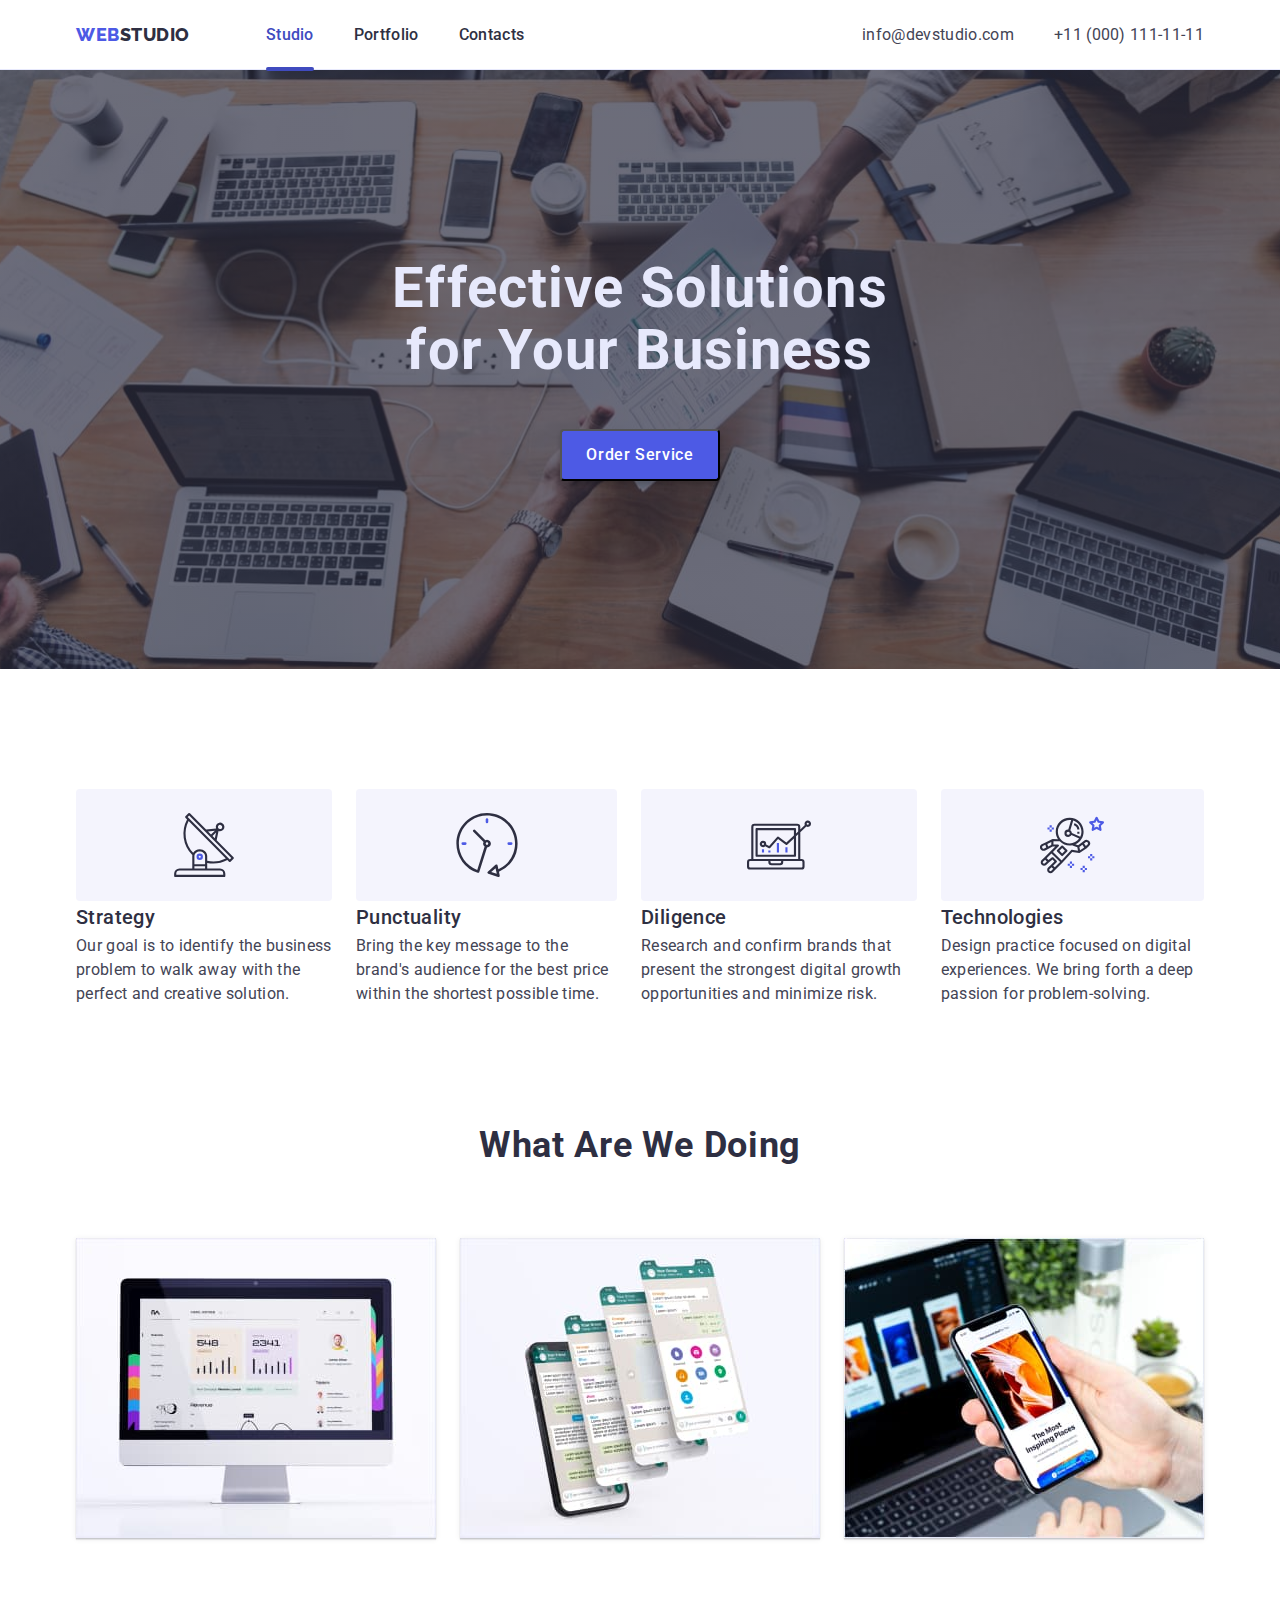
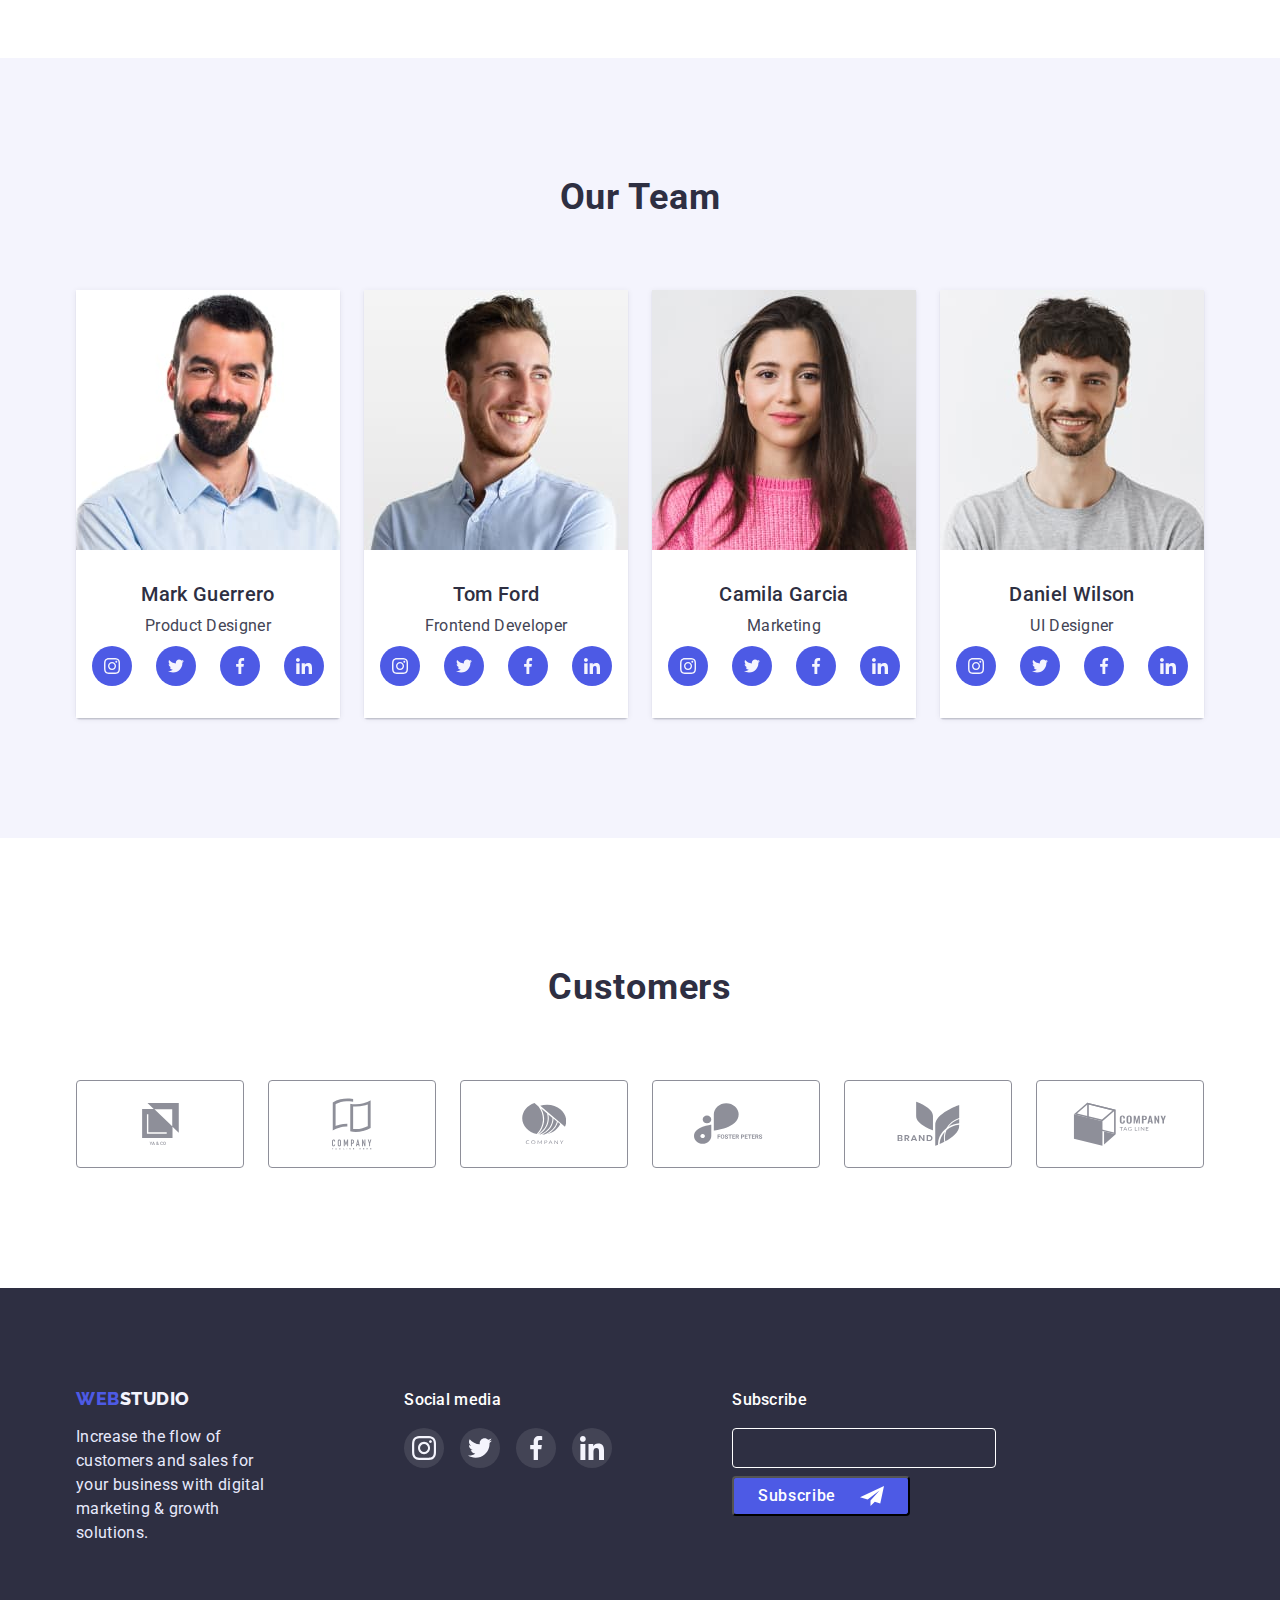
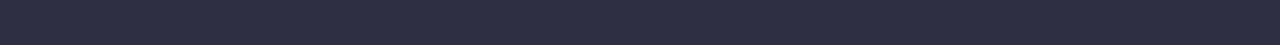
==== index.html @ 72e5c9fc "g" ====
<!DOCTYPE html>
<html lang="en">
  <head>
    <meta charset="UTF-8">
    <meta http-equiv="X-UA-Compatible" content="IE=edge">
    <meta name="viewport" content="width=device-width, initial-scale=1.0">
    <title>Web Studio</title>
      <link
            rel="stylesheet"
            href="https://cdnjs.cloudflare.com/ajax/libs/modern-normalize/1.0.0/modern-normalize.min.css">
      <link rel="preconnect" href="https://fonts.googleapis.com">
      <link rel="preconnect" href="https://fonts.gstatic.com" crossorigin>
      <link href="https://fonts.googleapis.com/css2?family=Raleway:wght@800&family=Roboto:wght@400;500;700;900&display=swap" rel="stylesheet">
      <link rel="stylesheet" href="./css/styles.css">
  </head>

  <body>
<!-------------------- HEADER ------------------------->
     <header class="header">
      <div class="container">
        <nav class="header-navigation">
             <a class="logo logo-link-header" href="./index.html">
             <span class="logo-color">Web</span>Studio</a>
        
        <ul class="header-list list">
             <li class="header-item">
                 <a class="item-nav link active" href="./index.html">Studio</a>
             </li>        
             <li class="header-item">
                 <a  class="item-nav link" href="./portfolio.html">Portfolio</a>
             </li>
             <li class="header-item">
                 <a  class="item-nav link" href="">Contacts</a>
             </li>
        </ul>
        </nav>
           <ul class="header-contact list">
             <li>
               <a class="mail-tel"
               href="mailto:info@devstudio.com">info@devstudio.com</a>
             </li>
             <li>
               <a class="mail-tel"
               href="tel:+110001111111">+11 (000) 111-11-11</a>
              </li>
            </ul>
      </div>
     </header>
    <main>
<!----------------- HERO SECTION ---------------------->
      <section class="wrapper">
       <div>
         <div class="container">
           <h1 class="hero-text">Effective Solutions<br>for Your Business</h1>
           <button class="hero-button btn hero-text-btn" type="button" data-modal-open>Order Service</button>
         </div>
       </div>
      </section>
<!---------------- ABOUT SECTION ---------------------->
      <section class="about section">
         <div class="container">       
           <h2 class="visually-hidden">About us</h2>
           <ul class="list about-list">
             <li class="about-item">
               <h3 class="about-name">Strategy</h3>
               <p class="about-name-text">
               Our goal is to identify the business problem to walk away with the
               perfect and creative solution.
               </p>
             </li>
             <li class="about-item">
               <h3 class="about-name">Punctuality</h3>
               <p class="about-name-text">
               Bring the key message to the brand's audience for the best price
               within the shortest possible time.
               </p>
             </li>
             <li class="about-item">
               <h3 class="about-name">Diligence</h3>
               <p class="about-name-text">
               Research and confirm brands that present the strongest digital
               growth opportunities and minimize risk.
               </p>
             </li>
             <li class="about-item">
               <h3 class="about-name">Technologies</h3>
               <p class="about-name-text">
               Design practice focused on digital experiences. We bring forth a
               deep passion for problem-solving.
               </p>
             </li>
           </ul>
         </div>
      </section>
<!------------------  WORKING  ------------------------>
      <section class="section what-section">
        <div class="container">     
         <h2 class="section-name">What are we doing</h2>
         <ul class="working-list list">
           <li class="working-item">
            <img
            src="./images/about/img_1.jpg"
            alt="сайт"
            width="360"
            height="300">
           </li>
           <li class="working-item">
            <img
            src="./images/about/img_2.jpg"
            alt="чат"
            width="360"
            height="300">
          </li>
           <li class="working-item">
            <img
            src="./images/about/img_3.jpg"
            alt="програма"
            width="360"
            height="300">
          </li>
         </ul>
        </div>        
      </section>
<!--------------- EMPLOYEES SECTION ------------------->
      <section class="section employees-section">
        <div class="container">
           <h2 class="section-name">Our Team</h2>

             <ul class="empl-list list">
               <li class="empl-item">
                 <img
                 src="./images/employees/mark_guerrero.jpg"
                 alt="Mark Guerrero"
                 width="264"
                 height="260">
               <div class="empl-content">
                   <h3 class="name-empl">Mark Guerrero</h3>
                   <p class="empl-content-p about-name-text">Product Designer</p>

                   <ul class="team-icon-list list">
                     <li class="team-sicial-item">
                       <a href="/" class="team-social-link link">
                       <svg class="" width="16" height="16">
                       <use href="./images/icons.svg/sprite_symboldefs.svg#icon-instagram"></use>
                       </svg>
                       </a>
                     </li>

                     <li class="team-sicial-item">
                      <a href="/" class="team-social-link link">
                      <svg class="" width="16" height="16">
                      <use href="./images/icons.svg/sprite_symboldefs.svg#icon-twitter"></use>
                      </svg>
                      </a>
                    </li>

                    <li class="team-sicial-item">
                      <a href="/" class="team-social-link link">
                      <svg class="" width="16" height="16">
                      <use href="./images/icons.svg/sprite_symboldefs.svg#icon-facebook"></use>
                      </svg>
                      </a>
                    </li>

                    <li class="team-sicial-item">
                      <a href="/" class="team-social-link link">
                      <svg class="" width="16" height="16">
                      <use href="./images/icons.svg/sprite_symboldefs.svg#icon-linkedin"></use>
                      </svg>
                      </a>
                    </li>
                 </ul>
               </div>    
             </li>

             <li class="icon-empl empl-item">
               <img
                 src="./images/employees/tom_ford.jpg"
                 alt="Tom Ford"
                 width="264"
                 height="260">
              <div class="empl-content">
                 <h3 class="name-empl">Tom Ford</h3>
                 <p class="empl-content-p about-name-text">Frontend Developer</p>

                 <ul class="team-icon-list list">
                  <li class="team-sicial-item">
                    <a href="/" class="team-social-link link">
                    <svg class="" width="16" height="16">
                    <use href="./images/icons.svg/sprite_symboldefs.svg#icon-instagram"></use>
                    </svg>
                    </a>
                  </li>

                  <li class="team-sicial-item">
                   <a href="/" class="team-social-link link">
                   <svg class="" width="16" height="16">
                   <use href="./images/icons.svg/sprite_symboldefs.svg#icon-twitter"></use>
                   </svg>
                   </a>
                 </li>

                 <li class="team-sicial-item">
                   <a href="/" class="team-social-link link">
                   <svg class="" width="16" height="16">
                   <use href="./images/icons.svg/sprite_symboldefs.svg#icon-facebook"></use>
                   </svg>
                   </a>
                 </li>

                 <li class="team-sicial-item">
                   <a href="/" class="team-social-link link">
                   <svg class="" width="16" height="16">
                   <use href="./images/icons.svg/sprite_symboldefs.svg#icon-linkedin"></use>
                   </svg>
                   </a>
                 </li>
              </ul>
             </div>
            </li>
            
            <li class="icon-empl empl-item">
               <img
                 src="./images/employees/camila_garcia.jpg"
                 alt="Camila Garcia"
                 width="264"
                 height="260">
              <div class="empl-content">
                 <h3 class="name-empl">Camila Garcia</h3>
                 <p class="empl-content-p about-name-text">Marketing</p>

                 <ul class="team-icon-list list">
                  <li class="team-sicial-item">
                    <a href="/" class="team-social-link link">
                    <svg class="" width="16" height="16">
                    <use href="./images/icons.svg/sprite_symboldefs.svg#icon-instagram"></use>
                    </svg>
                    </a>
                  </li>

                  <li class="team-sicial-item">
                   <a href="/" class="team-social-link link">
                   <svg class="" width="16" height="16">
                   <use href="./images/icons.svg/sprite_symboldefs.svg#icon-twitter"></use>
                   </svg>
                   </a>
                 </li>

                 <li class="team-sicial-item">
                   <a href="/" class="team-social-link link">
                   <svg class="" width="16" height="16">
                   <use href="./images/icons.svg/sprite_symboldefs.svg#icon-facebook"></use>
                   </svg>
                   </a>
                 </li>

                 <li class="team-sicial-item">
                   <a href="/" class="team-social-link link">
                   <svg class="" width="16" height="16">
                   <use href="./images/icons.svg/sprite_symboldefs.svg#icon-linkedin"></use>
                   </svg>
                   </a>
                 </li>
                </ul>
               </div>
             </li>

             <li class="icon-empl empl-item">
               <img
                 src="./images/employees/daniel_wilson.jpg"
                 alt="Daniel Wilson"
                 width="264"
                 height="260">
              <div class="empl-content">
                 <h3 class="name-empl">Daniel Wilson</h3>
                 <p class="empl-content-p about-name-text">UI Designer</p>

                 <ul class="team-icon-list list">
                  <li class="team-sicial-item">
                    <a href="/" class="team-social-link link">
                    <svg class="" width="16" height="16">
                    <use href="./images/icons.svg/sprite_symboldefs.svg#icon-instagram"></use>
                    </svg>
                    </a>
                  </li>

                  <li class="team-sicial-item">
                   <a href="/" class="team-social-link link">
                   <svg class="" width="16" height="16">
                   <use href="./images/icons.svg/sprite_symboldefs.svg#icon-twitter"></use>
                   </svg>
                   </a>
                 </li>

                 <li class="team-sicial-item">
                   <a href="/" class="team-social-link link">
                   <svg class="" width="16" height="16">
                   <use href="./images/icons.svg/sprite_symboldefs.svg#icon-facebook"></use>
                   </svg>
                   </a>
                 </li>

                 <li class="team-sicial-item">
                   <a href="/" class="team-social-link link">
                   <svg class="" width="16" height="16">
                   <use href="./images/icons.svg/sprite_symboldefs.svg#icon-linkedin"></use>
                   </svg>
                   </a>
                 </li>
                </ul>
               </div>
              </li>
            </ul>
          </div>
      </section>
<!--------------- Customers SECTION ------------------->
      <section class="section customers-section">
        <div class="container">
          <h2 class="section-name">Customers</h2>
          <ul class="customers-list list">

            <li class="customers-item">
             <a href="/" class="customers-link link">
                <svg class="customers-icon" width="41" height="42">
                   <use href="./images/icons.svg/sprite_symboldefs.svg#icon-group"></use>
                </svg>
              </a>
            </li>

            <li class="customers-item">
              <a href="/" class="customers-link link">
                 <svg class="customers-icon" width="40" height="52">
                    <use href="./images/icons.svg/sprite_symboldefs.svg#icon-company"></use>
                 </svg>
               </a>
             </li>

             <li class="customers-item">
              <a href="/" class="customers-link link">
                 <svg class="customers-icon" width="44" height="41">
                    <use href="./images/icons.svg/sprite_symboldefs.svg#icon-companynext"></use>
                 </svg>
               </a>
             </li>

             <li class="customers-item">
              <a href="/" class="customers-link link">
                 <svg class="customers-icon" width="84" height="41">
                    <use href="./images/icons.svg/sprite_symboldefs.svg#icon-foster"></use>
                 </svg>
               </a>
             </li>

             <li class="customers-item">
              <a href="/" class="customers-link link">
                 <svg class="customers-icon" width="63" height="45">
                    <use href="./images/icons.svg/sprite_symboldefs.svg#icon-brand"></use>
                 </svg>
               </a>
             </li>

             <li class="customers-item">
              <a href="/" class="customers-link link">
                 <svg class="customers-icon" width="94" height="44">
                    <use href="./images/icons.svg/sprite_symboldefs.svg#icon-tagline"></use>
                 </svg>
               </a>
             </li>
          </ul>
        </div>
      </section>
    </main>
<!---------------- FOOTER SECTION --------------------->
<footer class="footer-block">
   <div class="footer-container container">
     <div>
       <a class="logo-footer logo logo-link-header" href="./index.html">
       <span class="logo-color">Web</span><span class="logo-color-down">Studio</span></a>
       <p class="footer-text">
         Increase the flow of customers and sales for your business with digital
         marketing & growth solutions.
       </p>
     </div>

     <div>
      <h3 class="social-text footer-text">Social media</h3>

      <ul class="footer-social-list list">
        <li class="footer-sicial-item">
          <a href="/" class="footer-social-link link"
            ><svg class="footer-social-icon" width="24" height="24">
              <use href="./images/icons.svg/sprite_symboldefs.svg#icon-instagram"></use>
            </svg>
          </a>
        </li>

        <li class="footer-sicial-item">
          <a href="/" class="footer-social-link link"
            ><svg class="footer-social-icon" width="24" height="24">
              <use href="./images/icons.svg/sprite_symboldefs.svg#icon-twitter"></use>
            </svg>
          </a>
        </li>

        <li class="footer-sicial-item">
          <a href="/" class="footer-social-link link"
            ><svg class="footer-social-icon" width="24" height="24">
              <use href="./images/icons.svg/sprite_symboldefs.svg#icon-facebook"></use>
            </svg>
          </a>
        </li>

        <li class="footer-sicial-item">
          <a href="/" class="footer-social-link link"
            ><svg class="footer-social-icon" width="24" height="24">
              <use href="./images/icons.svg/sprite_symboldefs.svg#icon-linkedin"></use>
            </svg>
          </a>
        </li>
      </ul>
    </div>


      <div class="form-group subscribe-title">
        <h3 class="social-text footer-text">Subscribe</h3>
        <label for="subscribe" class="for-label">
          <input type="text"
                 id="subscribe"
                 class="form-input subscribe-label"
                 placeholder="E-mail"
                 name="subscribe"
                 required>
         <button type="submit" class="btn hero-text-btn subscribe-btn">Subscribe</button>
  
        </label>
       </div>
    <div>


    </div>

  </div>
</footer>

<!---------------- MODAL WINDOW --------------------->

    <div class="backdrop is-hidden" data-modal>
      <div class="modal">

         <button class="modal-close-btn" type="button" data-modal-close>
          <svg class="modal-close-btn-icon" Width="8" Height="8">
            <use href="./images/icons.svg/sprite_symboldefs.svg#icon-close-btn"></use>
          </svg>
         </button>

         <h3 class="modal-title">Leave your contacts and we will call you back</h3>
       
         <form class="modal-form form">

          <div class="form-group">
           <label for="name" class="for-label">
             <span>Name</span> 
             <div class="form-control">
             <input type="text"
                    id="name"
                    class="form-input"
                    placeholder=""
                    name="fullname"
                    required>
             <svg class="form-icon" width="12" height="12">
               <use href="./images/icons.svg/sprite_symboldefs.svg#icon-name"></use>
             </svg>
            </div>
           </label>
          </div>

          <div class="form-group">
           <label for="phone" class="for-label">
             <span>Phone</span>
             <div class="form-control">
             <input type="tel"
                    id="phone"
                    class="form-input"
                    placeholder=""
                    name="tel"
                    required>
             <svg class="form-icon" width="13" height="13">
               <use href="./images/icons.svg/sprite_symboldefs.svg#icon-phone"></use>
             </svg>
            </div>
           </label>
          </div>

          <div class="form-group">
           <label for="email" class="for-label">
             <span>Email</span>
             <div class="form-control">
             <input type="email"
                    id="email"
                    class="form-input"
                    placeholder=""
                    name="email"
                    required>
               <svg class="form-icon" width="15" height="12">
                 <use href="./images/icons.svg/sprite_symboldefs.svg#icon-mail"></use>
               </svg>
            </div>      
           </label>
          </div>

          <div class="form-group">
            <label for="comment" class="for-label">
            <span>Comment</span>
            <textarea name="comment"
            class="form-input comment"
            placeholder="Text input"></textarea>
          </label>
          </div> 

          <div class="form-group">
            <input type="checkbox"
                   class="form-check visually-hidden"
                   id="policy"
                   name="policy">
            <label for="policy" class="for-label-policy">
              I accept the terms and conditions of the
                <a href="#" class="policy">Privacy Policy</a>
            </label>
         </div>


          <button type="submit" class="hero-button btn hero-text-btn form-btn">Send</button>

         </form>
        </div>
    </div>

    <script src="./js/modal.js"></script>
  </body>
</html>
---- css/styles.css ----
body {
    font-family: 'Roboto', sans-serif;
    color: var(--brand-color);
    font-weight: 400;
    font-size: 16px;
    line-height: 1.5;
    letter-spacing: 0.02em;
    box-sizing: border-box;
}

.visually-hidden {
    position: absolute;
    width: 1px;
    height: 1px;
    margin: -1px;
    border: 0;
    padding: 0;
    white-space: nowrap;
    clip-path: inset(100%);
    clip: rect(0 0 0 0);
    overflow: hidden;
}

:root {
    --brand-color: #2E2F42;
    --color-link: #4D5AE5;
    --ocean: #404BBF;
    --color-text: #E7E9FC;
    --hero-title-text-color: #ffffff;
    --description-tel-mail-color: #434455;
    --bg-btn-foot-color: #f4f4fd;
    --success-color: #31D0AA;
    --secondaty-font: 'Raleway', sans-serif;
    --transition-duration: 250ms cubic-bezier(0.4, 0, 0.2, 1);
}

h1, h2, h3, h4, h5, p {
    margin: 0;
}

ul {
    margin: 0;
    padding: 0;
}

img {
    display: block;
    max-width: 100%;
    height: auto;
  }

.list {
    list-style: none;
    padding: 0;
    margin: 0;
}

.link {
    color: var(--brand-color);
    transition: color var(--transition-duration);
}

.link:hover, 
.link:focus {
    color: var(--color-link);
}

a, li {
    list-style-type: none;
    text-decoration: none;
}

.container {
    width: 1158px;
    margin: 0 auto;
    padding: 0 15px;
    /* outline: 2px solid white; */
}

.section {
    padding: 120px 0;
}

.header {
    color: var(--hero-title-text-color);
    background-color: var(--hero-title-text-color);
    border-bottom: 1px solid var(--color-text);
    box-shadow: 0px 2px 1px rgba(46, 47, 66, 0.08), 0px 1px 1px rgba(46, 47, 66, 0.16), 0px 1px 6px rgba(46, 47, 66, 0.08);
    transition: color var(--transition-duration),;
}

.header:hover {
    color: var(--color-link);
}

.header .container {
    display: flex;
    align-items: center;
}

.header-navigation {
    display: flex;
    align-items: center;
}

.email-tel-position {
    display: flex;
    flex-direction: row-reverse;  
}

.logo-link-header {
    font-weight: 800;
    line-height: 1.17;  
    display: flex;
    align-items: center;
    letter-spacing: 0.03em;
    text-transform: uppercase;
}

.logo {
    font-family: 'Raleway', sans-serif;
    font-size: 18px;
    color: var(--brand-color);
    text-decoration: none;
    display: flex;
    flex-direction: row;
    align-items: flex-start;
    padding: 24px 0;
} 

.logo-color {
    color: var(--color-link);
    list-style: none;
    text-decoration: none;
}

/* --- HEADER ---  */
.header-list {
    margin-left: 76px;
    display: flex;
    flex-direction: row;    
    gap: 40px;   
}

.header-item {
    list-style: none;
    text-decoration: none;
}

.header-contact {
    display: flex;
    margin-left: auto;
    gap: 40px;   
}

.contact-item:not(:first-child) {
    margin-left: 40px;
}

.item-nav {
    position: relative;
    font-weight: 500;
    list-style: none;
    padding: 24px 0;
}

.item-nav.active {
    color: var(--ocean);
}

.item-nav.active::after {
    content: "";

    position: absolute;
    display: block;
    width: 100%;
    height: 4px;
    background-color: var(--ocean);
    border-radius: 2px;
    bottom: -3px;

}

/* .item-nav:hover::after {
    opacity: 1;
} */

.mail-tel {
    font-style: normal;
    color: var(--description-tel-mail-color);
    gap: 40px;
    padding: 24px 0;
    transition: color var(--transition-duration);
}

.mail-tel:hover {
    color: var(--color-link);
}

/* --- HERO SECTION ---  */
.wrapper {
    padding: 188px 0;
    background-color: #434455;
    background-image:  linear-gradient(
        rgba(46, 47, 66, 0.7),
        rgba(46, 47, 66, 0.7)
     ),
       url(../images/peopleoffice.jpg);
    background-size: cover;
    background-position: center;
    background-repeat: no-repeat;
    max-width: 1440px;
    max-height: 600px;
    margin-left: auto;
    margin-right: auto;
}

.wrapper .container {
    display: flex;
    flex-direction: column;
    align-items: center;
}

.hero-text {
    margin-bottom: 48px;
    max-width: 496px;
    text-align: center;  
    font-size: 56px;
    line-height: 1.1;
    letter-spacing: 0.02em;
    color: var(--color-text)
}

.hero-button {
    background: var(--color-link);
    box-shadow: 0px 4px 4px rgba(0, 0, 0, 0.15);
    border-radius: 4px;
    padding: 16px 32px;
    font-family: inherit;
    font-weight: 500;
    font-size: 16px;
    line-height: 1.5;
    letter-spacing: 0.04em;
    color: var(--hero-title-text-color);
    cursor: pointer;
    transition: background var(--transition-duration);
}

.hero-text-btn {
    color: #FFFFFF;
    font-family:  inherit;
    font-weight: 500;
    font-size: 16px;
    line-height: 1.5;
    letter-spacing: 0.04em;
}

/* --- ABOUT SECTION ---  */
.about {
    padding-bottom: 0;
}
  
.about-list {
    display: flex;
    gap: 24px;
}

.about-item {
    width: calc((100%-72px) / 4);

}

.about-item::before {
    display: block;
    content: "";

    height: 112px;
    background: #F4F4FD;
    border-radius: 4px;
    background-position: center;
    background-repeat: no-repeat;
        /* outline: 1px solid red; */
}

.about-item:nth-child(1)::before {
    background-image: url(../images/icons.svg/optimize/antenna.svg);
}

.about-item:nth-child(2)::before {
    background-image: url(../images/icons.svg/optimize/clock.svg);
}

.about-item:nth-child(3)::before {
    background-image: url(../images/icons.svg/optimize/diagram.svg);
}

.about-item:nth-child(4)::before {
    background-image: url(../images/icons.svg/optimize/astronaut.svg);
}

.about-name {
    color: var(--brand-color);
    font-weight: 500;
    font-size: 20px;
    margin-bottom: 8px;
    line-height: 0.83;
    letter-spacing: 0.02em;
    margin-top: 8px;
}

.about-name-text {
    color: var(--description-tel-mail-color);
    font-weight: 400;
} 

/* ---  WORKING  --- */
.what-section {
    text-align: center;
    color: var(--brand-color);
}

.section-name {
    font-weight: 700;
    font-size: 36px;
    line-height: 1.11;
    margin-bottom: 72px;
    letter-spacing: 0.02em;
    text-transform: capitalize;
    text-align: center;
    color: var(--brand-color);
}

.working-list {
    display: flex;
    gap: 24px;
}

.working-item {
    width: calc((100%-48px) / 3);
    max-width: 360px;
    box-shadow: 0px 1px 6px rgba(46, 47, 66, 0.08),
        0px 1px 1px rgba(46, 47, 66, 0.16), 
        0px 2px 1px rgba(46, 47, 66, 0.08);
}

.working-list .container {
    background: linear-gradient(
      0deg,
      rgba(77, 90, 229, 0.1),
      rgba(77, 90, 229, 0.1)
    );
    background-blend-mode: soft-light, normal;
    border: 1px solid var(--primary-border-color);
}

/* ---  EMPLOYEES SECTION  --- */
.employees-section {
    background-color: var(--bg-btn-foot-color);
}

.empl-content-p {
    margin-bottom: 8px;
}

.name-empl {
    font-weight: 500;
    font-size: 20px;
    line-height: 1.2;
    margin-bottom: 8px;
}

.empl-list {
    display: flex;
    flex-wrap: wrap;
    gap: 24px;
}

.team-icon-list {
	display: flex;
	justify-content: center;
	gap: 24px;
}

.team-sicial-item {
	width: 40px;
	height: 40px;
}

.empl-content {
	text-align: center;
	padding: 32px 0;
    background: #FFFFFF;
}

.empl-item {
	width: calc((100%-72px) / 4);
	max-width: 264px;
	background: var(--primary-bg-color);
	box-shadow: 0px 1px 6px rgba(46, 47, 66, 0.08),
        0px 1px 1px rgba(46, 47, 66, 0.16),
        0px 2px 1px rgba(46, 47, 66, 0.08);
	border-radius: 0px 0px 4px 4px;
}

.team-social-link {
	display: flex;
	align-items: center;
	justify-content: center;
	width: 100%;
	height: 100%;
	border-radius: 50%;
	background-color: var(--color-link);
    transform: background-color var(--transition-duration);
    transition: background-color var(--transition-duration);
}

.team-social-link:hover,
.team-social-link:focus {
	background-color: var(--ocean);
}

/* ---  Customers SECTION  --- */
.customers-section {
    padding-top: 130px;
    /* outline: 4px solid orange; */
}

.customers-list {
	display: flex;
	gap: 24px;
        /* outline: 4px solid violet; */
}

.customers-item {
	width: 168px;
	height: 88px;
        /* outline: 4px solid orange; */
}

.customers-link {
	color: #8e8f99;
	border: 1px solid #8e8f99;
	border-radius: 4px;
	width: 100%;
	height: 100%;
	display: flex;
	align-items: center;
	justify-content: center;
    transform: border-color var(--transition-duration),
        color var(--transition-duration);
    transition: border-color var(--transition-duration), 
        color var(--transition-duration);
}

.customers-link:is(:hover, :focus) {
	border-color: var(--ocean);
	color: var(--ocean);
}

.customers-icon {
	fill: currentColor;
}

/* ---  FOOTER SECTION  --- */

.footer-social-list {
	display: flex;
	gap: 16px;
}

.footer-sicial-item {
	width: 40px;
	height: 40px;
}

.footer-social-link {
	display: flex;
	align-items: center;
	justify-content: center;
	width: 100%;
	height: 100%;
	border-radius: 50%;
	background-color: rgba(255, 255, 255, 0.1);
    transform: background-color var(--transition-duration);
    transition: background-color var(--transition-duration);
}

.footer-social-link:focus,
.footer-social-link:hover {
	background-color: var(--success-color);
}

.footer-block {
    background: var(--brand-color);
    padding: 100px 0;
}

.cont-footer-logo {
    margin-right: 120px;
    /* outline: 4px solid green; */
} 

.footer-text { 
    color: var(--color-text); 
    max-width: 264px; 
}

.social-text {
    font-family: inherit;
    font-weight: 500;
    margin-bottom: 16px;
    font-size: 16px;
    line-height: 24px;
    letter-spacing: 0.02em;
    color: #FFFFFF;
}

.icon {  
    background: rgba(255, 255, 255, 0.1);
    display: inline-block;
    content: "";
    height: 40px;
    width: 40px;
    border-radius: 50% 50%;
    background-position: center;
    background-repeat: no-repeat;
    padding: 8px;
        /* outline: 1px solid yellow; */
}

.logo-color-down {
    color: #F4F4FD;
}

.logo-footer {
padding: 0;
margin-bottom: 16px;
}

.footer-container{ 
    display: flex; 
    gap: 120px; 
}

.for-label .subscribe-label {
    width: 264px;
    height: 40px;
    background-color: var(--brand-color);
    border: 1px solid #FFFFFF;
    border-radius: 4px;

}

.subscribe-label::placeholder {
    color-scheme: var(--hero-title-text-color);
}

.subscribe-btn {
    min-width: 165px;
    max-height: 40px;
    text-decoration: none;
    display: inline-flex;
    background-color: var(--color-link);
    align-items: center;
    margin: 0;
}

.subscribe-btn::after {
    content: "";
    display: inline-block;
    width: 24px;
    height: 24px;

    background-image: url(../images/icons.svg/send.svg);
}

/* ---  BTN SECTION  --- */
.btn-section {
    padding-top: 96px;
    justify-content: center;
    gap: 24px;
}

.btn-list {
    display: flex;
    justify-content: center;
    gap: 24px; 
    margin-bottom: 72px;
}

.btn {
    padding: 12px 24px;
    border-radius: 4px;
    cursor: pointer;
    font-family: inherit;
    justify-content: center;
    gap: 24px;
}

.modal-btn {
    background: #F4F4FD;
    color: var(--color-link);
    border: 1px solid #e7e9fc;
    font-family: inherit;
    font-weight: 500;
    font-size: 16px;
    line-height: 1.5;
    letter-spacing: 0.04em;
    padding: 12px 24px;
    transition: color var(--transition-duration),
        background var(--transition-duration),
        border-color var(--transition-duration),
        box-shadow var(--transition-duration);
    border-radius: 4px;
    cursor: pointer;
}

.modal-btn:hover,
.modal-btn:focus {
    background: var(--color-link);
    color: var(--color-text);
    border-color: var(--color-link);
    box-shadow: 0px 3px 1px rgba(0, 0, 0, 0.1), 
        0px 2px 1px rgba(0, 0, 0, 0.08), 
        0px 2px 2px rgba(0, 0, 0, 0.12); 
}

.btn:hover,
.btn:focus {   
    background-color: var(--ocean);
}

/* ---  IMG SECTION  --- */
.img-sect-list {
    display: flex;
    flex-wrap: wrap;
    gap: 48px;
    column-gap: 24px;
}

.img-list{
    width: calc((100%-48px) / 3);
    max-width: 360px;
    display: block;
}

.img-list .text {
    padding: 32px 16px;
    border: 1px solid #E7E9FC;
    border-top: none;
}

.img-sect-link {
    display: block;
    transition: box-shadow var(--transition-duration);
}

.img-sect-link:is(:hover,:focus){
    box-shadow: 0px 1px 6px rgba(46, 47, 66, 0.08),
        0px 1px 1px rgba(46, 47, 66, 0.16), 
        0px 2px 1px rgba(46, 47, 66, 0.08);
}

.portfolio-text-large {
    color: var(--brand-color);
    font-weight: 500;
    font-size: 20px;
    line-height: 1.2;
    letter-spacing: 0.02em;
    margin-bottom: 8px;
}

.portfolio-text-small {
    color: #434455; 
}

.img-sect-link:hover .overlay,
.img-sect-link:focus .overlay {
    transform: translate(0, 0);
}

.overlay {
    position: absolute;
    background-color: var(--color-link);
    color: var(--bg-btn-foot-color);
    left: 0;
    top: 0;
    font-size: 16px;
    line-height: 24px;
    letter-spacing: 0.02em;
    padding-top: 40px;
    padding-left: 32px;
    padding-bottom: 164px;
    padding-right: 32px;
    width: 100%;
    height: 100%;
    transform: translate(0, 100%);
    transition: var(--transition-duration);
    transition: transform var(--transition-duration);
}

.img-overlay-cont {
    position: relative;
    overflow: hidden;
}

.img {
    width: 360px;
    height: 300px;
}

/* MODAL WINDOW  */

.backdrop {
    position: fixed;
    top: 0;
    left: 0;
    /* z-index: 100; */
    width: 100%;
    height: 100%;
    background-color: rgba(46, 47, 66, 0.4);

    transition: opacity var(--transition-duration),
                visibility var(--transition-duration);
}

.backdrop.is-hidden {
    opacity: 0;
    visibility: hidden;
    pointer-events: none;
}

.modal {
    position: absolute;

    display: flex;
    flex-direction: column;
    padding: 24px;

    top: 50%;
    left: 50%;
    transform: translate(-50%, -50%);

    width: 408px;
    min-height: 576px;
    background-color: #FCFCFC;
}

.modal-close-btn {
    position: absolute;
    display: flex; 
    align-items: center; 
    justify-content: center;

    top: 24px;
    right: 24px;

    width: 24px;
    height: 24px;
    border-radius: 50%;
  
    background-color: #e7e9fc;
    border: 1px solid rgba(0, 0, 0, 0.1);
    cursor: pointer;
  
    transition: background-color var(--transition-duration);
}

.modal-close-btn:hover,
.modal-close-btn:focus {
    background-color: var(--ocean);
}

.modal-close-btn:hover .modal-close-btn-icon,
.modal-close-btn:focus .modal-close-btn-icon {
    fill: var(--hero-title-text-color);
}
.modal-close-btn-icon {
    transition: fill var(--transition-duration);
}

.modal-title {
    font-weight: 500;
font-size: 16px;
line-height: 24px;
text-align: center;
letter-spacing: 0.02em;
/* padding: 24px; */
margin-top: 48px;
margin-bottom: 16px;
}

/* .modal-form {

}

.form {

} */

.form-input {
    height: 40px;
    width: 100%;
    border: 1px solid #2E2F42;
    border-radius: 4px;
    margin-bottom: 8px;
    outline: transparent;
}

.form-input:focus {
    color: var(--color-link);
}

.form-input:focus + .form-icon,
.form-input:hover + .form-icon {
    fill: var(--color-link);
}

.form-btn {

    width: 169px;
    height: 56px;
    background: var(--color-link);

    box-shadow: 0px 4px 4px rgba(0, 0, 0, 0.15);
    border-radius: 4px;

    margin-left: 100px;
}

.form-input::placeholder {
    color: rgba(46, 47, 66, 0.4);
    letter-spacing: 0.04em;
    font-weight: 400;
    font-size: 12px;
    line-height: 14px;

}

.comment {
    display: block;
    width: 360px;
    min-height: 120px;
    resize: none;
}

.for-label-policy {
    display: flex;
    color: #8E8F99;
    letter-spacing: 0.04em;
    font-weight: 400;
    font-size: 12px;
    line-height: 14px;
    margin-bottom: 4px;
    align-items: center;
    margin-top: 16px;
    margin-bottom: 24px;
}

.for-label-policy::before {
    content: "";
    display: block;
    width: 16px;
    height: 16px;
    border: 2px solid var(--brand-color);
    border-radius: 4px;
    margin-right: 8px;
}

.form-check:checked + .for-label-policy::before {
    background-color: var(--color-link);
    border-color: var(--color-link);
    background-image: url(../images/icons.svg/galka.svg);
    background-repeat: no-repeat;
    background-position: center;
}

.form-group {
    position: relative;
}

.form-icon {
    position: absolute;
    top: 50%;
    left: 19px;
    fill: currentColor;
}

.accept {
    display: block;
}

.policy {
    text-decoration: underline;
}

.form-check {
    width: 16px;
    height: 16px;
}
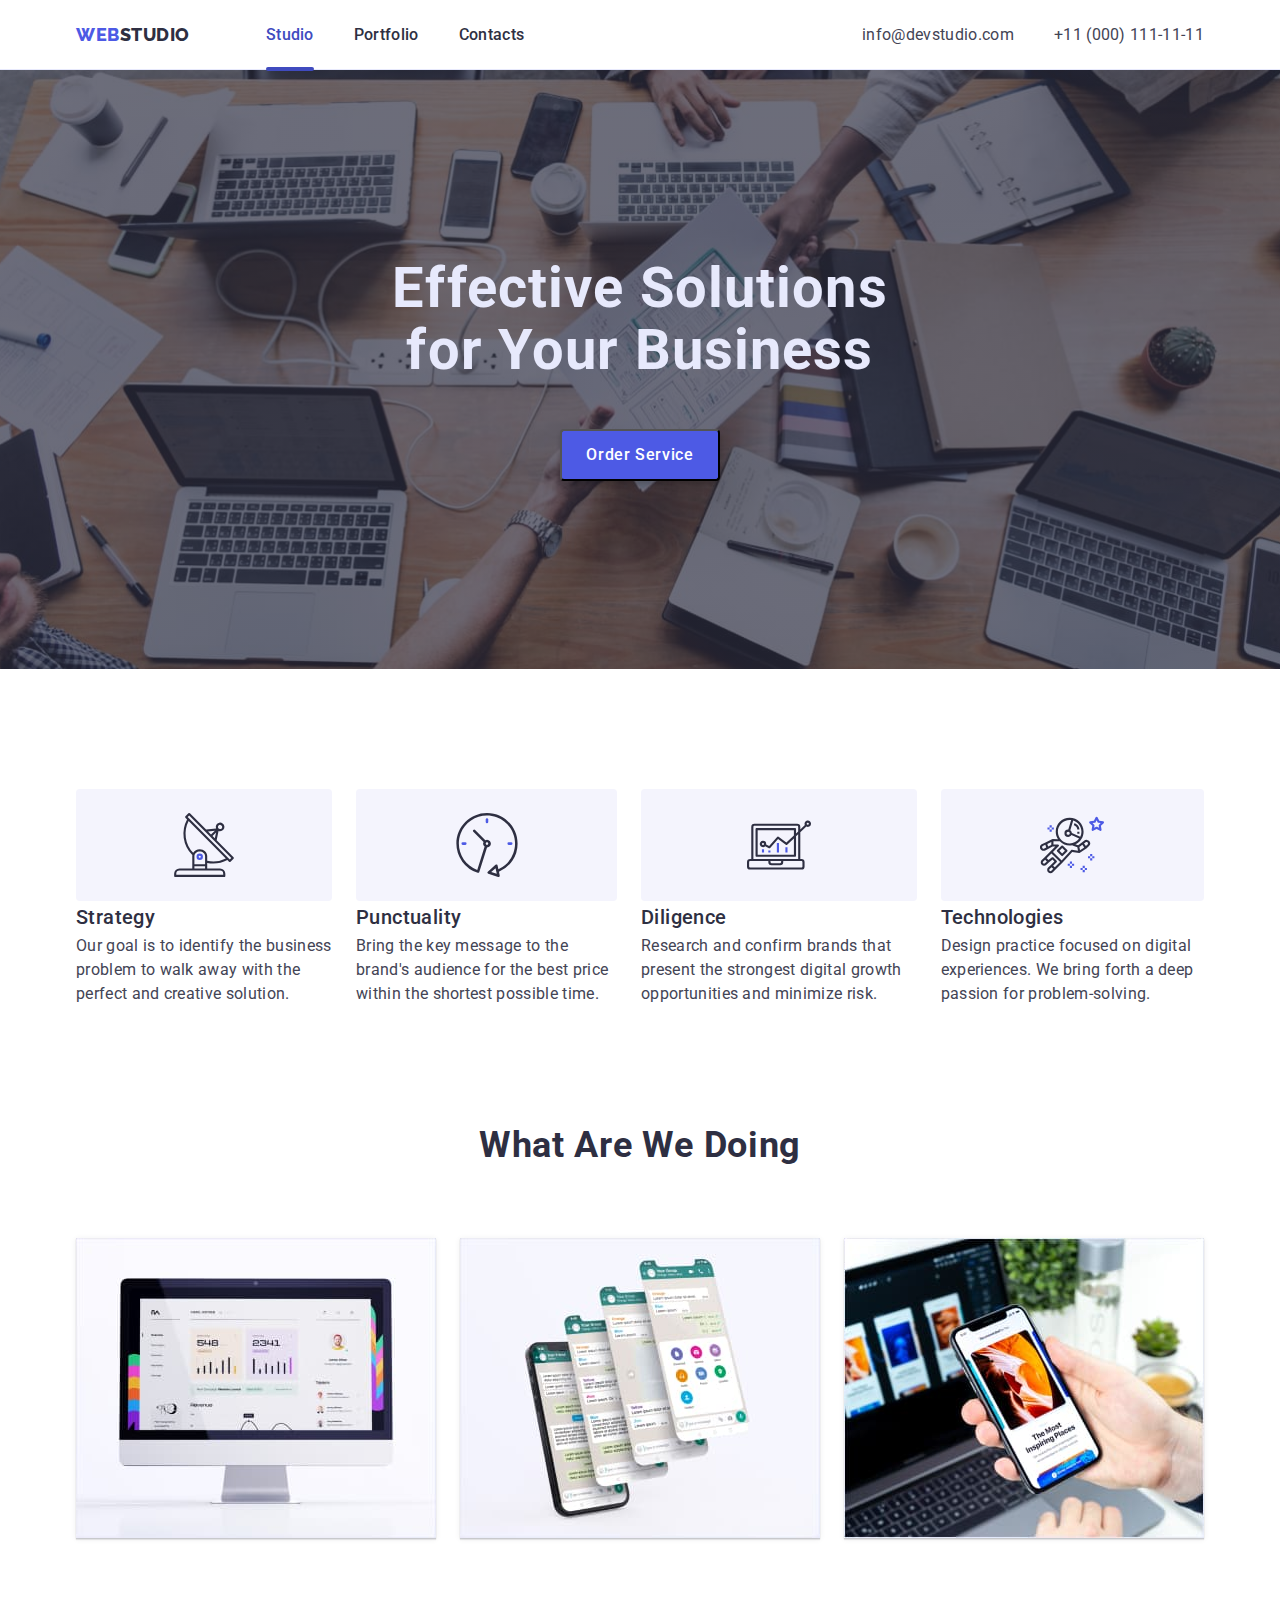
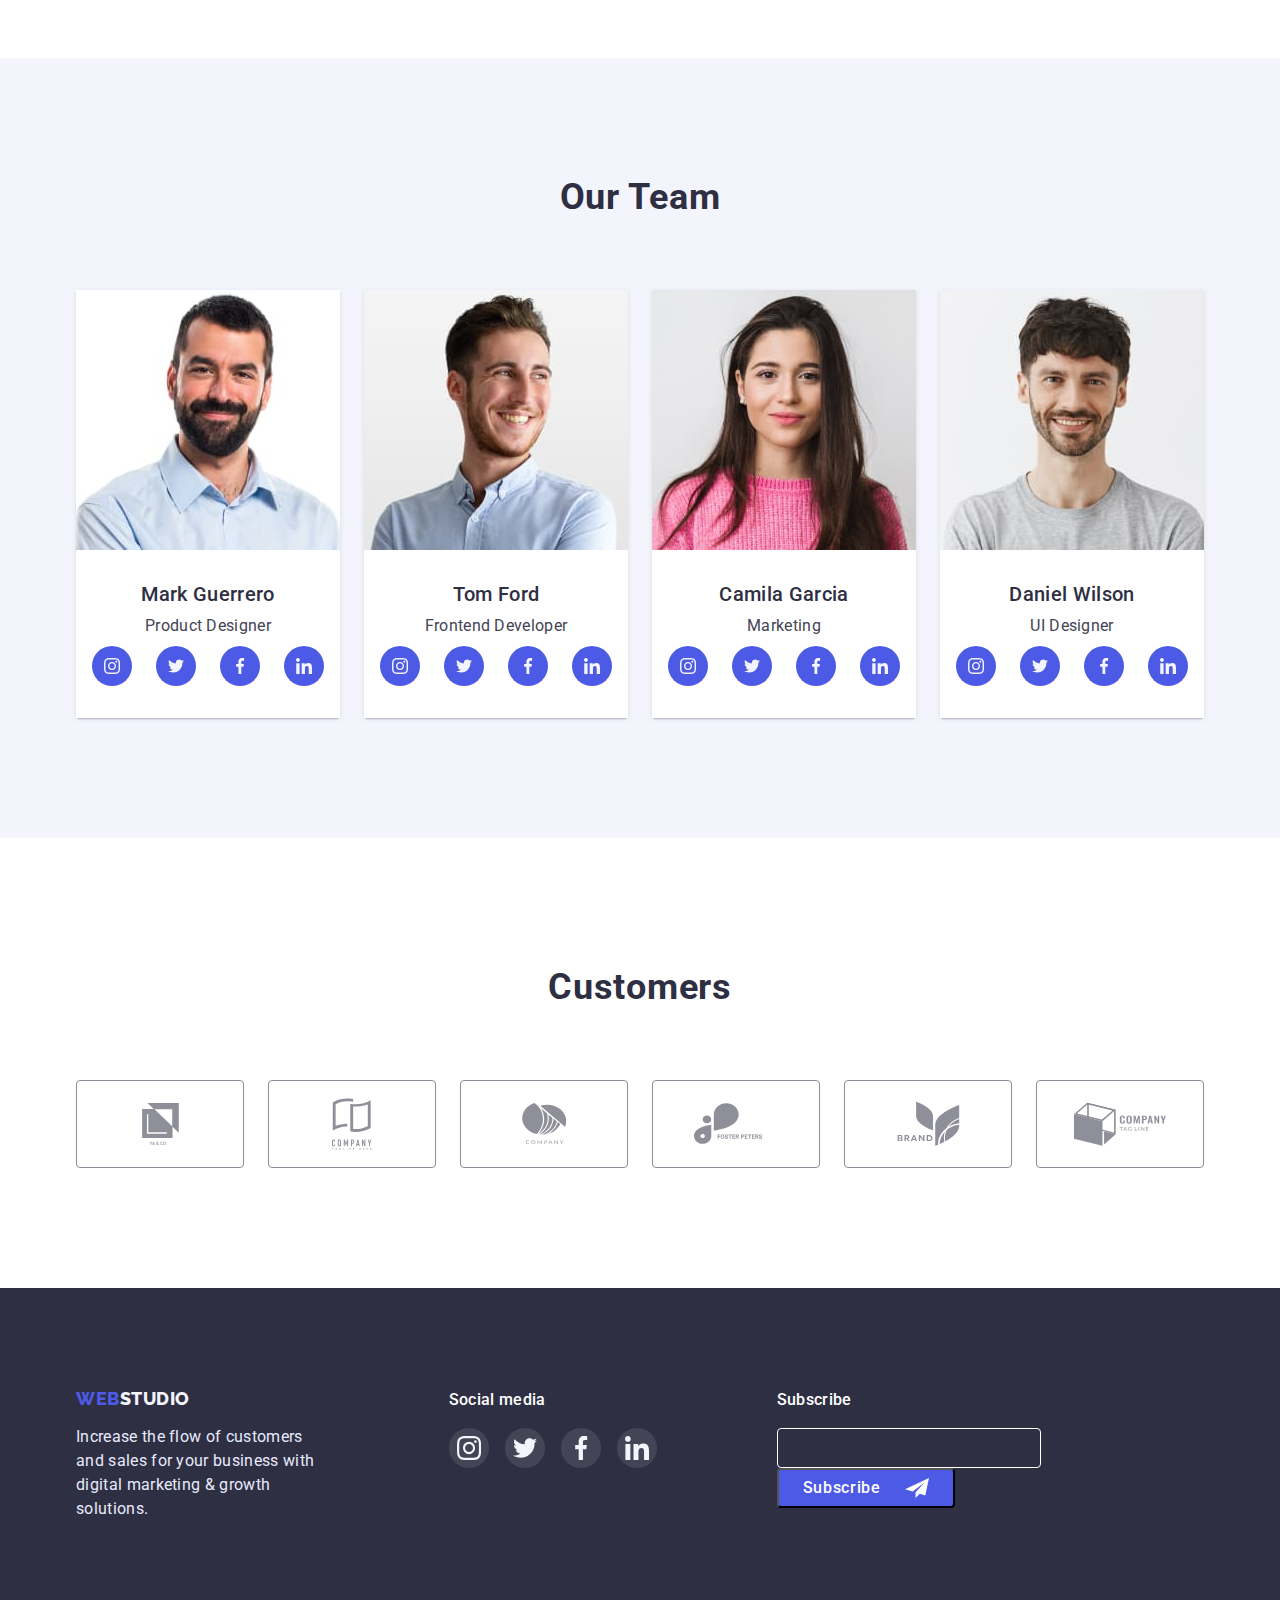
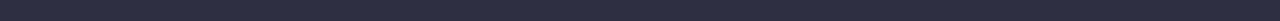
==== commit 16fb77a2: "correction dz" ====
--- a/index.html
+++ b/index.html
@@ -423,21 +423,19 @@
 
       <div class="form-group subscribe-title">
         <h3 class="social-text footer-text">Subscribe</h3>
-        <label for="subscribe" class="for-label">
+        <div class="subscribe-container">
+         <label for="subscribe" class="for-label">
           <input type="text"
                  id="subscribe"
                  class="form-input subscribe-label"
                  placeholder="E-mail"
                  name="subscribe"
-                 required>
-         <button type="submit" class="btn hero-text-btn subscribe-btn">Subscribe</button>
-  
-        </label>
+                 required>                
+         </label>
+          <button type="submit" class="btn hero-text-btn subscribe-btn">Subscribe</button>
+        </div>
        </div>
-    <div>
-
-
-    </div>
+
 
   </div>
 </footer>
@@ -453,14 +451,12 @@
           </svg>
          </button>
 
-         <h3 class="modal-title">Leave your contacts and we will call you back</h3>
+         <p class="modal-title">Leave your contacts and we will call you back</p>
        
          <form class="modal-form form">
 
-          <div class="form-group">
            <label for="name" class="for-label">
-             <span>Name</span> 
-             <div class="form-control">
+             <span class="form-control">Name</span> 
              <input type="text"
                     id="name"
                     class="form-input"
@@ -470,14 +466,10 @@
              <svg class="form-icon" width="12" height="12">
                <use href="./images/icons.svg/sprite_symboldefs.svg#icon-name"></use>
              </svg>
-            </div>
            </label>
-          </div>
-
-          <div class="form-group">
+      
            <label for="phone" class="for-label">
-             <span>Phone</span>
-             <div class="form-control">
+             <span class="form-control">Phone</span>
              <input type="tel"
                     id="phone"
                     class="form-input"
@@ -487,14 +479,10 @@
              <svg class="form-icon" width="13" height="13">
                <use href="./images/icons.svg/sprite_symboldefs.svg#icon-phone"></use>
              </svg>
-            </div>
            </label>
-          </div>
-
-          <div class="form-group">
+
            <label for="email" class="for-label">
-             <span>Email</span>
-             <div class="form-control">
+             <span class="form-control">Email</span>
              <input type="email"
                     id="email"
                     class="form-input"
@@ -503,32 +491,26 @@
                     required>
                <svg class="form-icon" width="15" height="12">
                  <use href="./images/icons.svg/sprite_symboldefs.svg#icon-mail"></use>
-               </svg>
-            </div>      
+               </svg>   
            </label>
-          </div>
-
-          <div class="form-group">
-            <label for="comment" class="for-label">
-            <span>Comment</span>
-            <textarea name="comment"
-            class="form-input comment"
-            placeholder="Text input"></textarea>
-          </label>
-          </div> 
-
-          <div class="form-group">
+       
+           <label for="comment" class="for-label">
+             <span class="form-control">Comment</span>
+             <textarea name="comment"
+                       class="form-input comment"
+                       placeholder="Text input">
+             </textarea>
+           </label>
+      
             <input type="checkbox"
                    class="form-check visually-hidden"
                    id="policy"
                    name="policy">
-            <label for="policy" class="for-label-policy">
+             <label for="policy" class="for-label-policy">
               I accept the terms and conditions of the
                 <a href="#" class="policy">Privacy Policy</a>
-            </label>
-         </div>
-
-
+             </label>
+  
           <button type="submit" class="hero-button btn hero-text-btn form-btn">Send</button>
 
          </form>
--- a/css/styles.css
+++ b/css/styles.css
@@ -178,7 +178,6 @@
     background-color: var(--ocean);
     border-radius: 2px;
     bottom: -3px;
-
 }
 
 /* .item-nav:hover::after {
@@ -410,7 +409,6 @@
 	height: 100%;
 	border-radius: 50%;
 	background-color: var(--color-link);
-    transform: background-color var(--transition-duration);
     transition: background-color var(--transition-duration);
 }
 
@@ -446,8 +444,6 @@
 	display: flex;
 	align-items: center;
 	justify-content: center;
-    transform: border-color var(--transition-duration),
-        color var(--transition-duration);
     transition: border-color var(--transition-duration), 
         color var(--transition-duration);
 }
@@ -481,7 +477,6 @@
 	height: 100%;
 	border-radius: 50%;
 	background-color: rgba(255, 255, 255, 0.1);
-    transform: background-color var(--transition-duration);
     transition: background-color var(--transition-duration);
 }
 
@@ -551,6 +546,13 @@
 
 }
 
+.subscribe-label {
+    
+}
+
+.subscribe-mail {
+    color: var(--hero-title-text-color);
+}
 .subscribe-label::placeholder {
     color-scheme: var(--hero-title-text-color);
 }
@@ -570,9 +572,14 @@
     display: inline-block;
     width: 24px;
     height: 24px;
-
     background-image: url(../images/icons.svg/send.svg);
-}
+    background-size: contain;
+}
+
+.subscribe-container {
+    flex: auto;
+}
+/* ????? */
 
 /* ---  BTN SECTION  --- */
 .btn-section {
@@ -595,6 +602,7 @@
     font-family: inherit;
     justify-content: center;
     gap: 24px;
+    transition: background-color var(--transition-duration);
 }
 
 .modal-btn {
@@ -695,7 +703,6 @@
     width: 100%;
     height: 100%;
     transform: translate(0, 100%);
-    transition: var(--transition-duration);
     transition: transform var(--transition-duration);
 }
 
@@ -736,13 +743,13 @@
     display: flex;
     flex-direction: column;
     padding: 24px;
-
+    padding-top: 72px;
     top: 50%;
     left: 50%;
     transform: translate(-50%, -50%);
 
     width: 408px;
-    min-height: 576px;
+    height: 584px;
     background-color: #FCFCFC;
 }
 
@@ -785,47 +792,50 @@
 line-height: 24px;
 text-align: center;
 letter-spacing: 0.02em;
-/* padding: 24px; */
-margin-top: 48px;
 margin-bottom: 16px;
 }
 
-/* .modal-form {
-
-}
-
-.form {
-
-} */
+.for-label {
+    margin-bottom: 8px;
+}
+
+.form-control {
+    font-weight: 400;
+    font-size: 12px;
+    line-height: 14px;
+    letter-spacing: 0.04em;
+    color: #8E8F99;
+}
 
 .form-input {
     height: 40px;
     width: 100%;
     border: 1px solid #2E2F42;
     border-radius: 4px;
-    margin-bottom: 8px;
     outline: transparent;
+    padding-left: 38px;
+    transition: border var(--transition-duration) ;
 }
 
 .form-input:focus {
     color: var(--color-link);
-}
-
-.form-input:focus + .form-icon,
-.form-input:hover + .form-icon {
+    border: 1px solid #4D5AE5;
+}
+
+.form-icon:focus,
+.form-icon:hover {
     fill: var(--color-link);
 }
 
 .form-btn {
-
+    display: block;
     width: 169px;
     height: 56px;
     background: var(--color-link);
-
     box-shadow: 0px 4px 4px rgba(0, 0, 0, 0.15);
     border-radius: 4px;
-
     margin-left: 100px;
+    margin: 0 auto;
 }
 
 .form-input::placeholder {
@@ -834,7 +844,6 @@
     font-weight: 400;
     font-size: 12px;
     line-height: 14px;
-
 }
 
 .comment {
@@ -875,10 +884,6 @@
     background-position: center;
 }
 
-.form-group {
-    position: relative;
-}
-
 .form-icon {
     position: absolute;
     top: 50%;
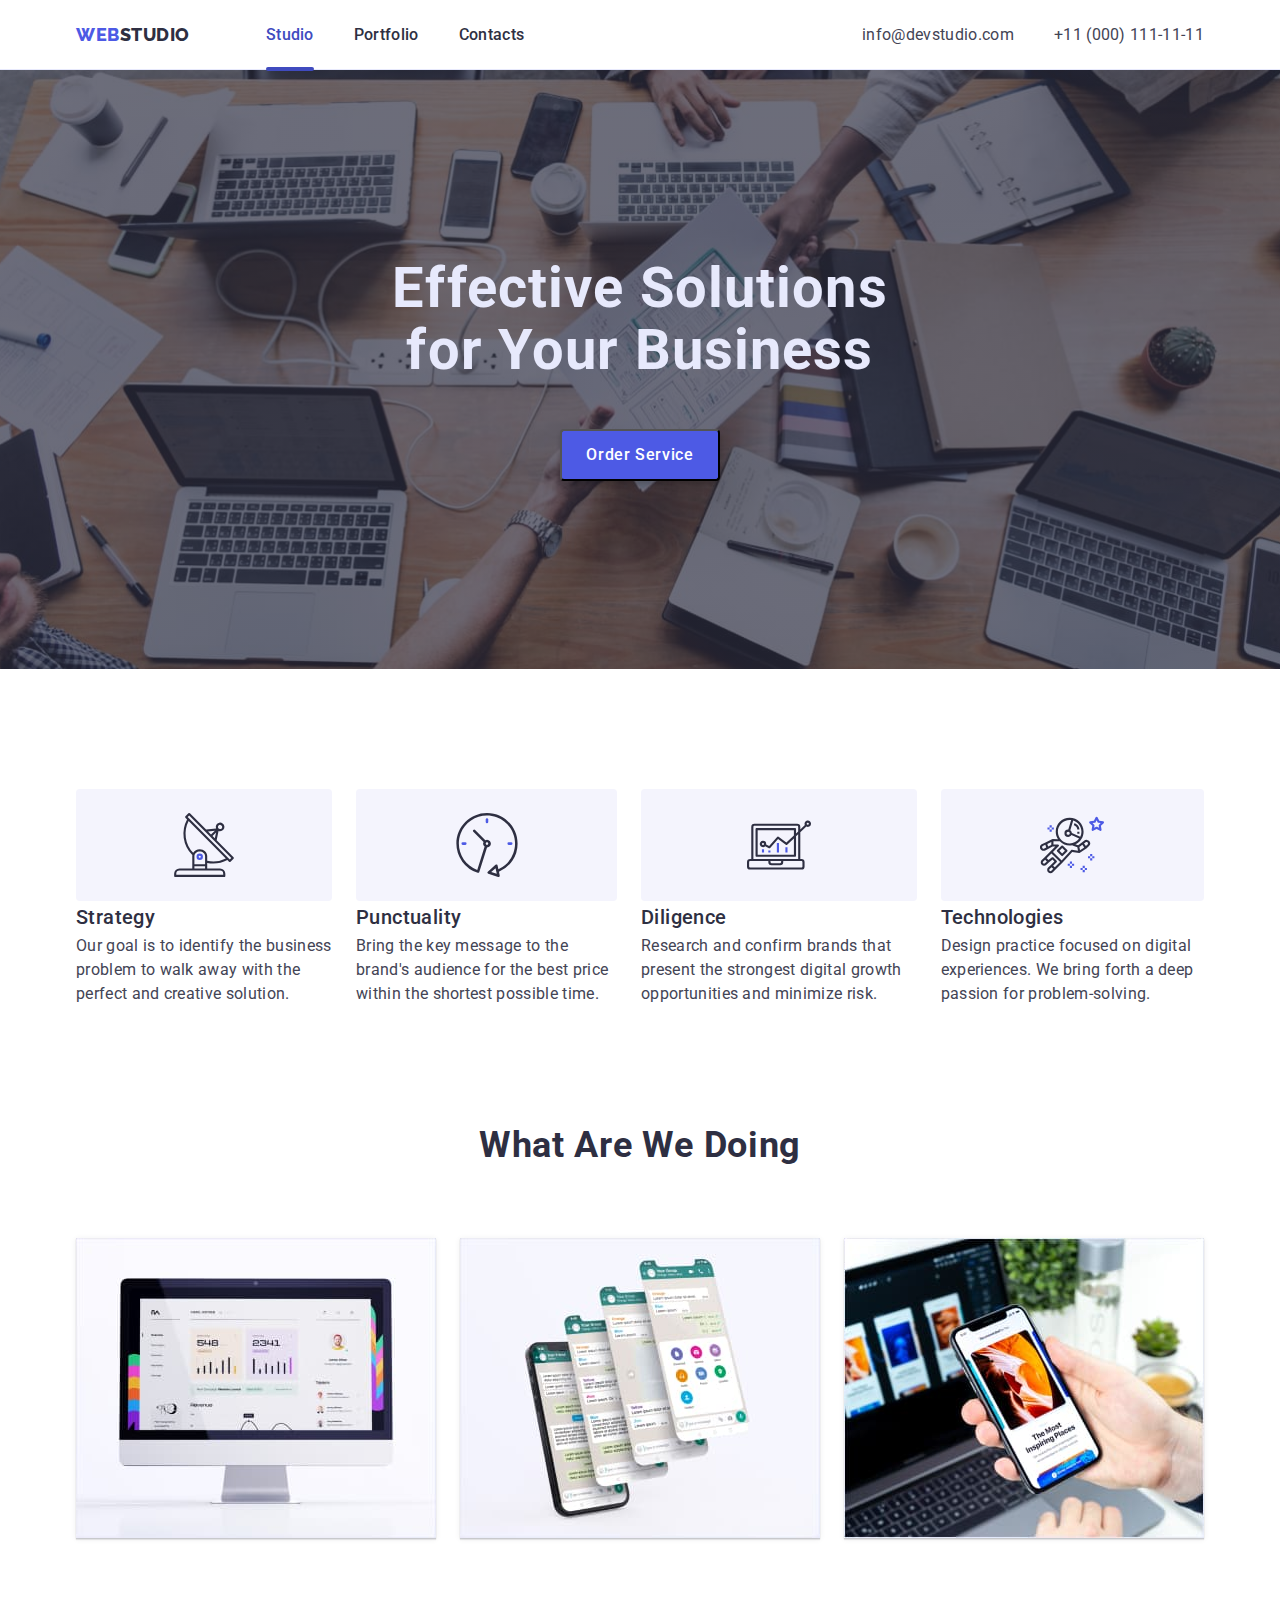
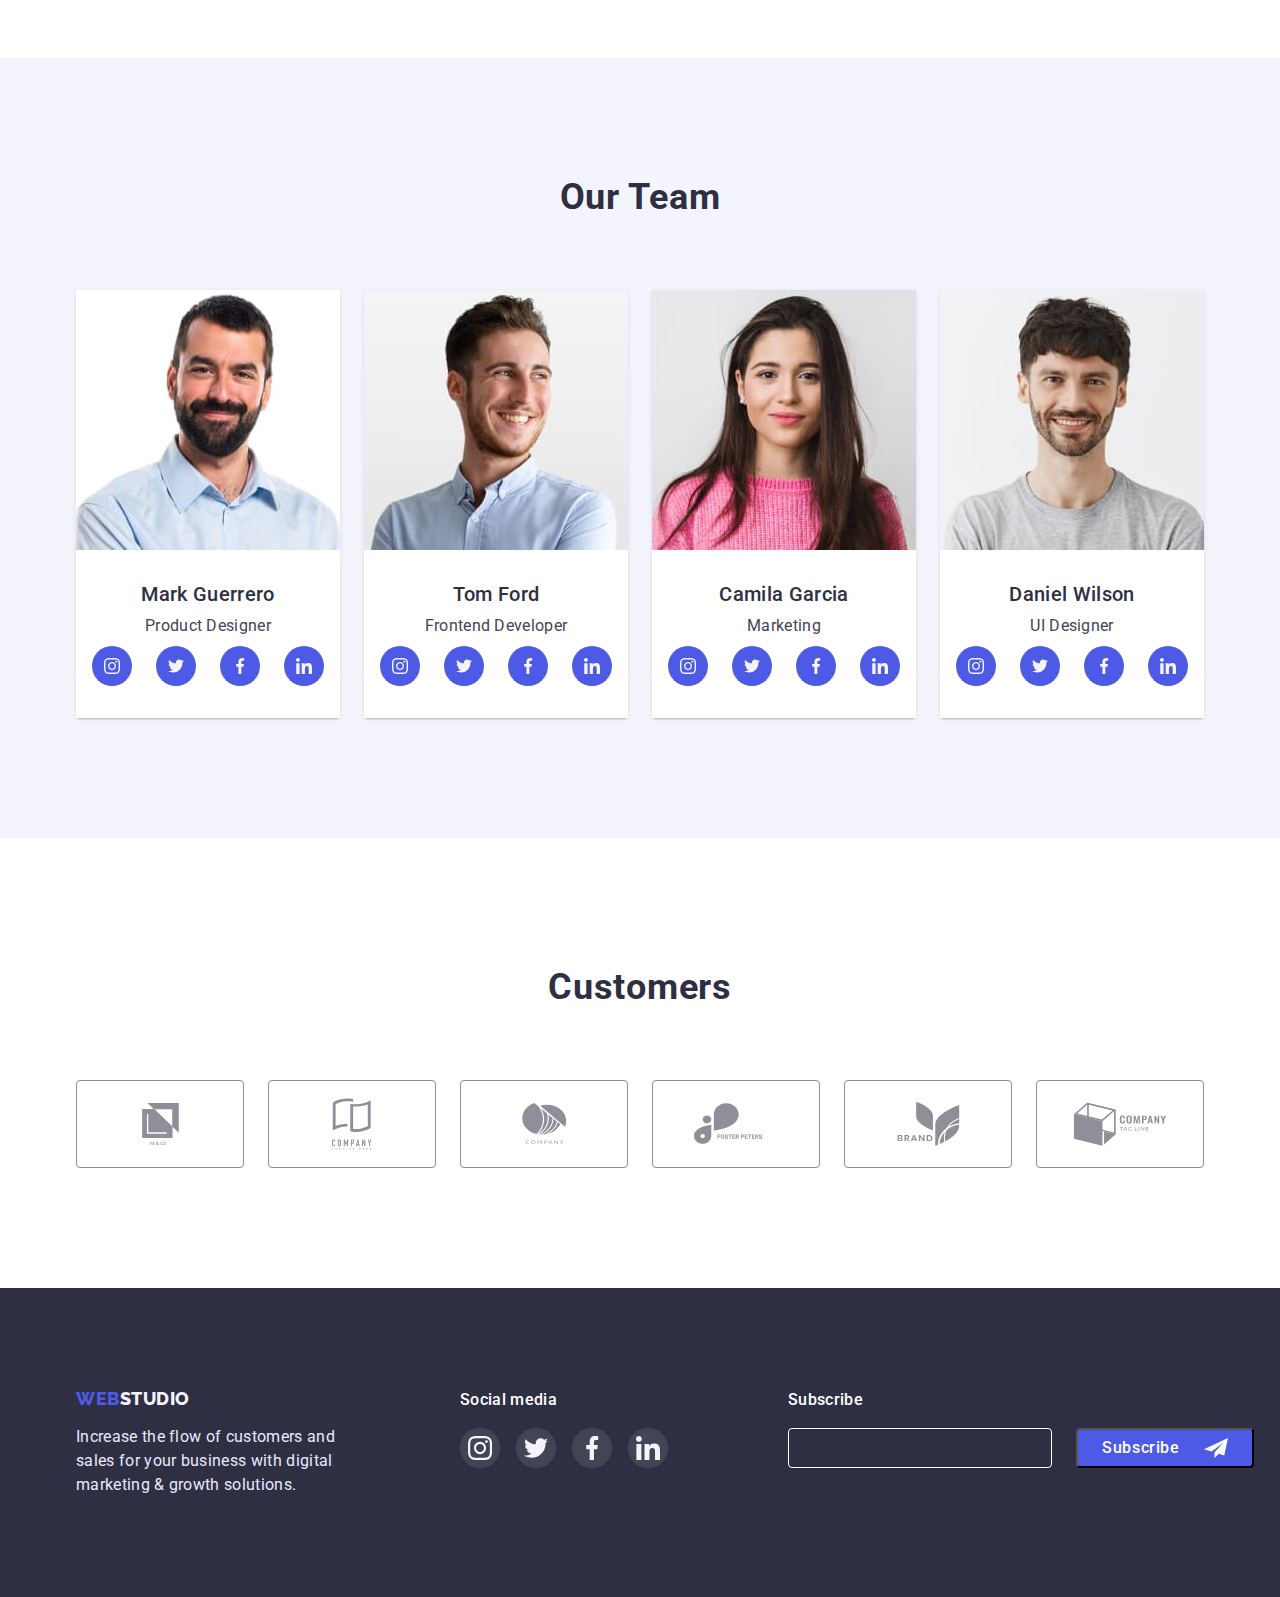
==== commit 03ce01fa: "more" ====
--- a/index.html
+++ b/index.html
@@ -423,8 +423,10 @@
 
       <div class="form-group subscribe-title">
         <h3 class="social-text footer-text">Subscribe</h3>
+
         <div class="subscribe-container">
-         <label for="subscribe" class="for-label">
+
+         <label for="subscribe" class="for-label footer-label">
           <input type="text"
                  id="subscribe"
                  class="form-input subscribe-label"
@@ -432,10 +434,10 @@
                  name="subscribe"
                  required>                
          </label>
-          <button type="submit" class="btn hero-text-btn subscribe-btn">Subscribe</button>
+
+         <button type="submit" class="btn hero-text-btn subscribe-btn">Subscribe</button>
         </div>
        </div>
-
 
   </div>
 </footer>
--- a/css/styles.css
+++ b/css/styles.css
@@ -547,24 +547,28 @@
 }
 
 .subscribe-label {
-    
-}
-
-.subscribe-mail {
+    color: #FFFFFF;
+    resize: none;
+    padding: 0;
+}
+
+.form-input .subscribe-label{
     color: var(--hero-title-text-color);
 }
+
 .subscribe-label::placeholder {
-    color-scheme: var(--hero-title-text-color);
+    print-color-adjust: var(--hero-title-text-color);
 }
 
 .subscribe-btn {
+    position: absolute;
     min-width: 165px;
     max-height: 40px;
     text-decoration: none;
     display: inline-flex;
     background-color: var(--color-link);
     align-items: center;
-    margin: 0;
+    margin-left: 24px;
 }
 
 .subscribe-btn::after {
@@ -580,6 +584,10 @@
     flex: auto;
 }
 /* ????? */
+
+.footer-label {
+    border-color: #FFFFFF;
+}
 
 /* ---  BTN SECTION  --- */
 .btn-section {
@@ -796,10 +804,12 @@
 }
 
 .for-label {
+    position: relative;
     margin-bottom: 8px;
 }
 
 .form-control {
+    position: relative;
     font-weight: 400;
     font-size: 12px;
     line-height: 14px;
@@ -810,7 +820,7 @@
 .form-input {
     height: 40px;
     width: 100%;
-    border: 1px solid #2E2F42;
+    border: 1px solid rgba(33, 33, 33, 0.2);
     border-radius: 4px;
     outline: transparent;
     padding-left: 38px;
@@ -851,6 +861,8 @@
     width: 360px;
     min-height: 120px;
     resize: none;
+    padding-top: 8px;
+    padding-left: 16px;
 }
 
 .for-label-policy {
@@ -886,9 +898,10 @@
 
 .form-icon {
     position: absolute;
-    top: 50%;
+    top: 40%;
     left: 19px;
     fill: currentColor;
+    transition: fill var(--transition-duration);
 }
 
 .accept {
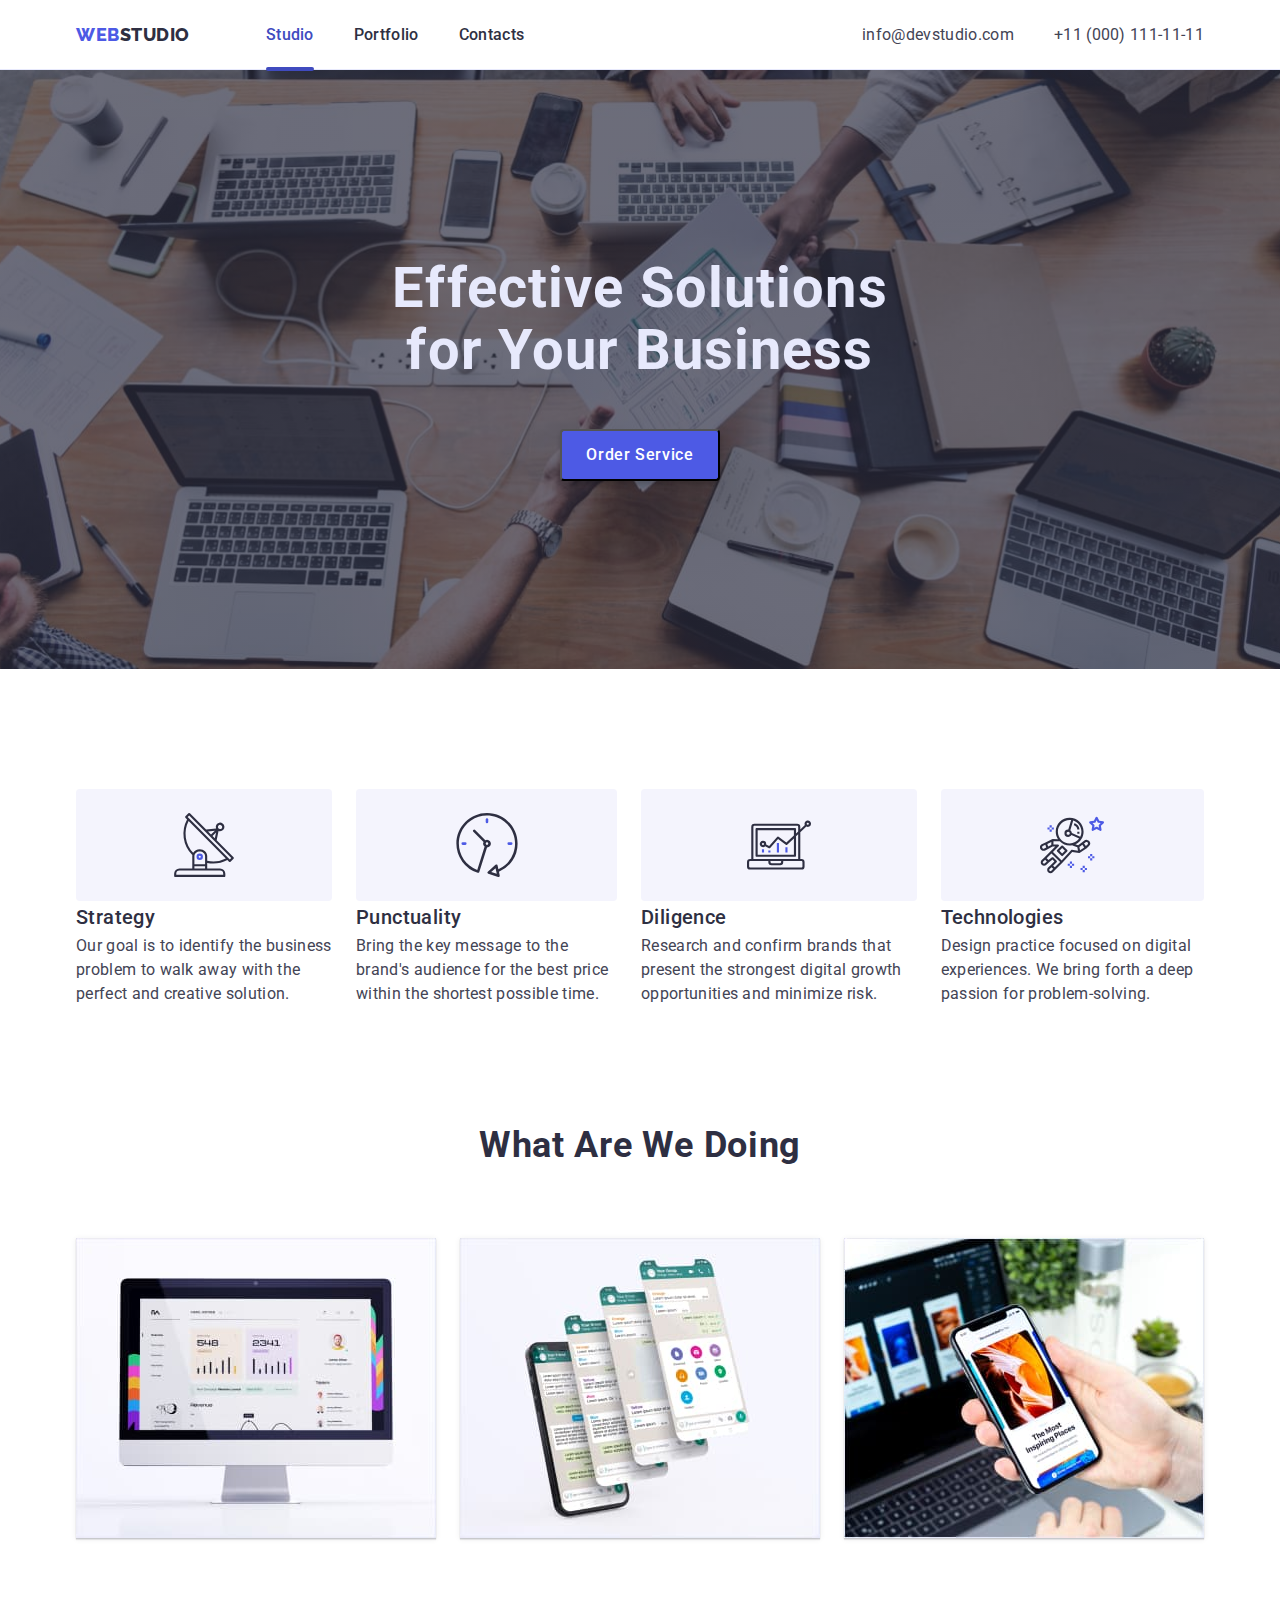
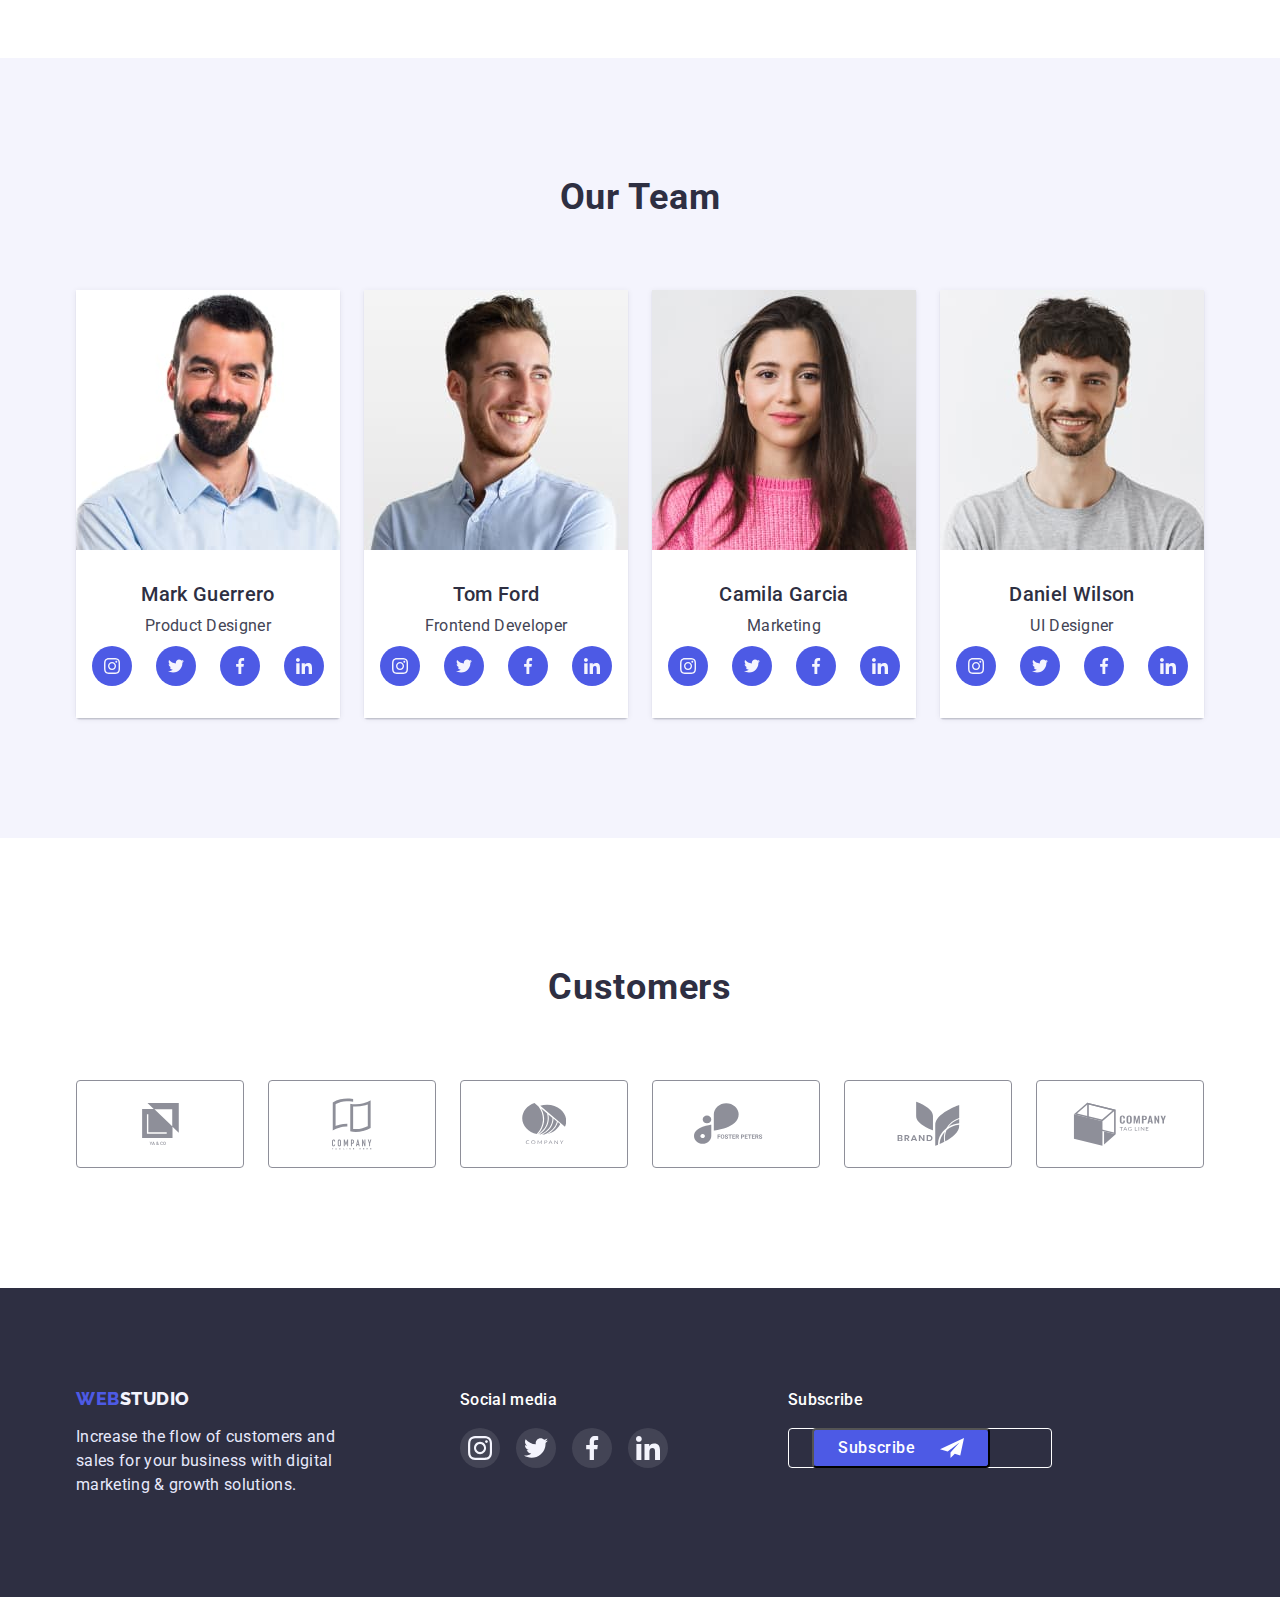
==== commit f9dc595c: "omg" ====
--- a/index.html
+++ b/index.html
@@ -424,19 +424,19 @@
       <div class="form-group subscribe-title">
         <h3 class="social-text footer-text">Subscribe</h3>
 
-        <div class="subscribe-container">
+        <form class="subscribe-container">
 
          <label for="subscribe" class="for-label footer-label">
           <input type="text"
                  id="subscribe"
-                 class="form-input subscribe-label"
+                 class="subscribe-label form-input"
                  placeholder="E-mail"
                  name="subscribe"
                  required>                
          </label>
 
          <button type="submit" class="btn hero-text-btn subscribe-btn">Subscribe</button>
-        </div>
+        </form>
        </div>
 
   </div>
@@ -499,6 +499,7 @@
            <label for="comment" class="for-label">
              <span class="form-control">Comment</span>
              <textarea name="comment"
+                       id="comment"
                        class="form-input comment"
                        placeholder="Text input">
              </textarea>
--- a/css/styles.css
+++ b/css/styles.css
@@ -550,6 +550,7 @@
     color: #FFFFFF;
     resize: none;
     padding: 0;
+    border: 1px solid var(--hero-title-text-color);
 }
 
 .form-input .subscribe-label{
@@ -569,6 +570,7 @@
     background-color: var(--color-link);
     align-items: center;
     margin-left: 24px;
+    gap: 24px;
 }
 
 .subscribe-btn::after {
@@ -581,12 +583,13 @@
 }
 
 .subscribe-container {
-    flex: auto;
+    display: flex;
 }
 /* ????? */
 
 .footer-label {
     border-color: #FFFFFF;
+    margin: 0;
 }
 
 /* ---  BTN SECTION  --- */
@@ -796,25 +799,28 @@
 
 .modal-title {
     font-weight: 500;
-font-size: 16px;
-line-height: 24px;
-text-align: center;
-letter-spacing: 0.02em;
-margin-bottom: 16px;
+    font-size: 16px;
+    line-height: 24px;
+    text-align: center;
+    letter-spacing: 0.02em;
+    margin-bottom: 16px;
 }
 
 .for-label {
+    display: block;
     position: relative;
-    margin-bottom: 8px;
+    margin: 0;
 }
 
 .form-control {
+    display: block;
     position: relative;
     font-weight: 400;
     font-size: 12px;
-    line-height: 14px;
+    line-height: 1.17;
     letter-spacing: 0.04em;
     color: #8E8F99;
+    margin-bottom: 4px;
 }
 
 .form-input {
@@ -824,7 +830,12 @@
     border-radius: 4px;
     outline: transparent;
     padding-left: 38px;
-    transition: border var(--transition-duration) ;
+    transition: border var(--transition-duration);
+    transition: color var(--transition-duration);
+}
+
+.form-input:focus + .form-icon {
+    color: var(--color-link);
 }
 
 .form-input:focus {
@@ -886,6 +897,8 @@
     border: 2px solid var(--brand-color);
     border-radius: 4px;
     margin-right: 8px;
+    transition: background-color var(--transition-duration), 
+                border-color var(--transition-duration);
 }
 
 .form-check:checked + .for-label-policy::before {
@@ -898,7 +911,7 @@
 
 .form-icon {
     position: absolute;
-    top: 40%;
+    top: 50%;
     left: 19px;
     fill: currentColor;
     transition: fill var(--transition-duration);
@@ -912,7 +925,7 @@
     text-decoration: underline;
 }
 
-.form-check {
+/* .form-check {
     width: 16px;
     height: 16px;
-}+} */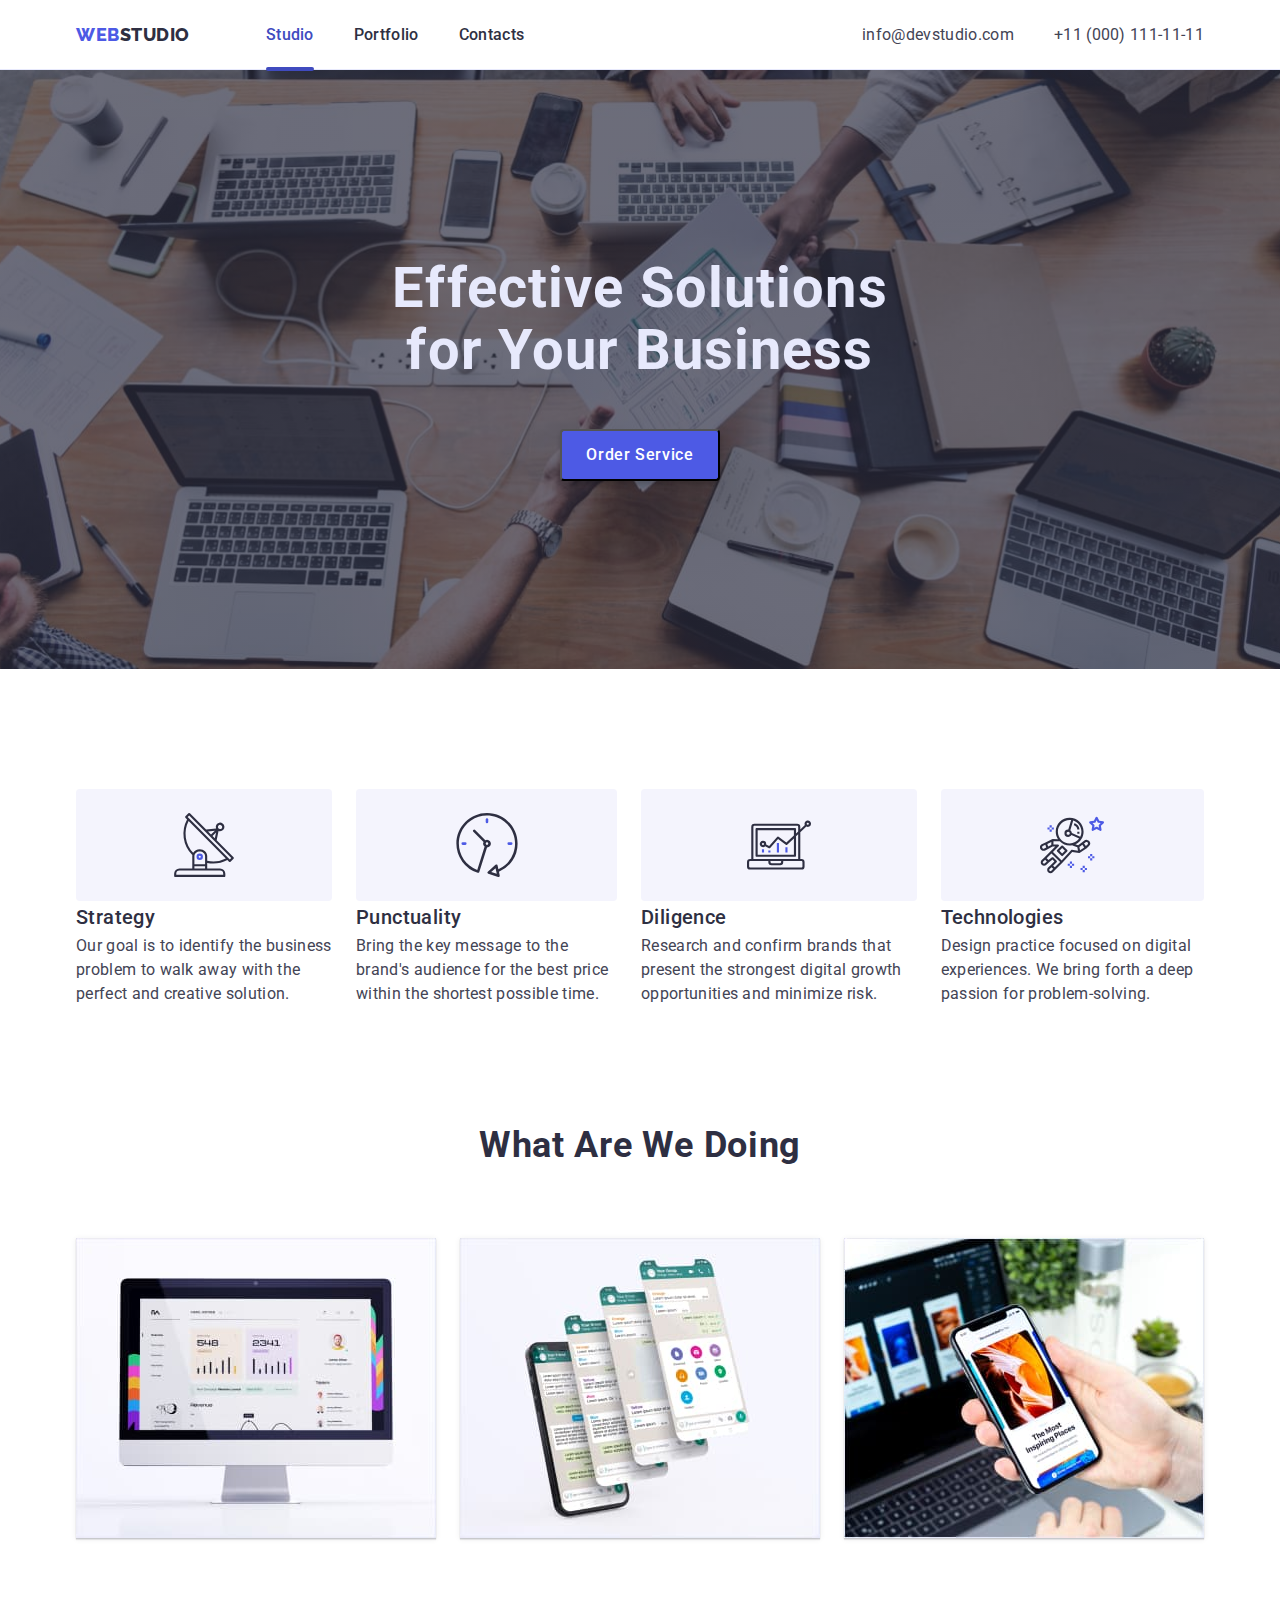
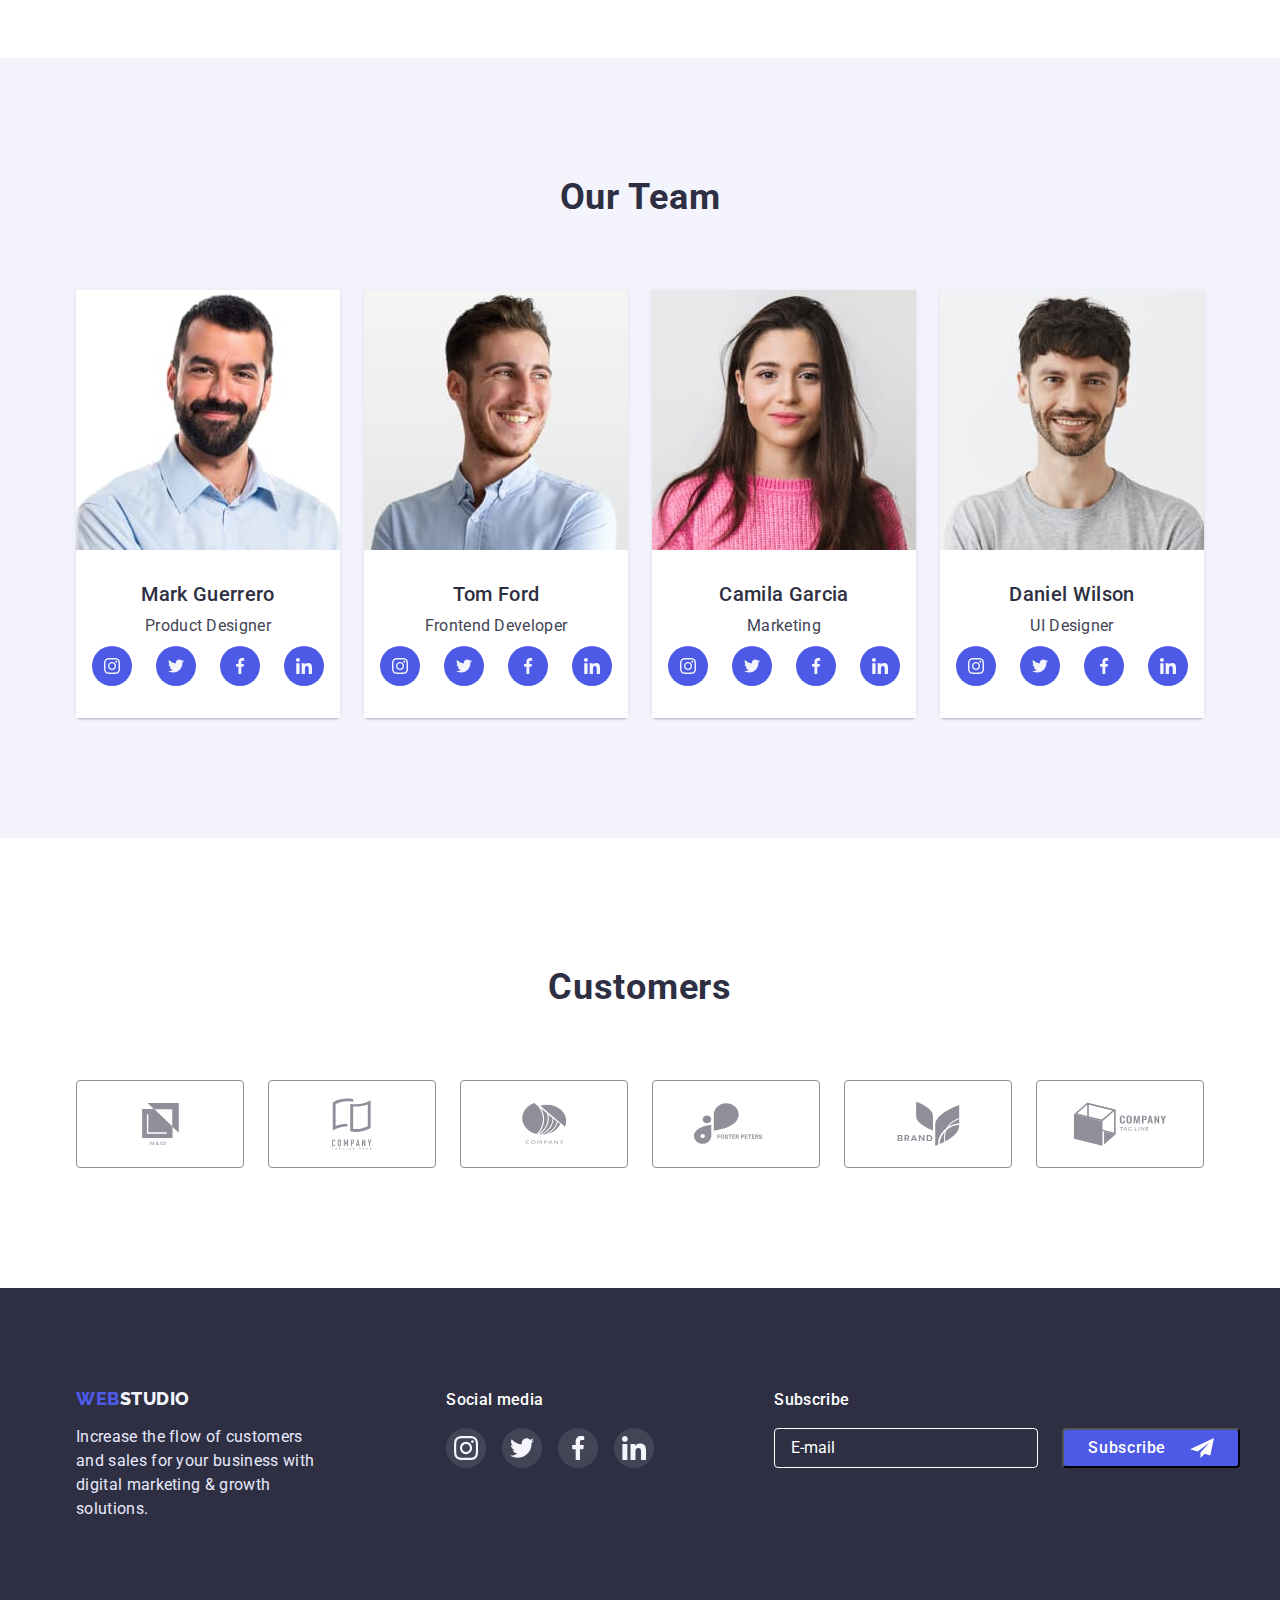
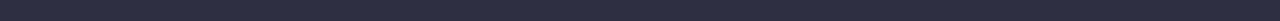
==== commit 437e7722: "footer" ====
--- a/index.html
+++ b/index.html
@@ -429,10 +429,11 @@
          <label for="subscribe" class="for-label footer-label">
           <input type="text"
                  id="subscribe"
-                 class="subscribe-label form-input"
+                 class="subscribe-label"
                  placeholder="E-mail"
                  name="subscribe"
-                 required>                
+                 required
+                 />
          </label>
 
          <button type="submit" class="btn hero-text-btn subscribe-btn">Subscribe</button>
@@ -501,8 +502,7 @@
              <textarea name="comment"
                        id="comment"
                        class="form-input comment"
-                       placeholder="Text input">
-             </textarea>
+                       placeholder="Text input"></textarea>
            </label>
       
             <input type="checkbox"
--- a/css/styles.css
+++ b/css/styles.css
@@ -537,6 +537,13 @@
     gap: 120px; 
 }
 
+.form-group {
+    position: inherit;
+    Width: 453px;
+    Height: 80px;
+    /* outline: 2px solid salmon; */
+}
+
 .for-label .subscribe-label {
     width: 264px;
     height: 40px;
@@ -547,9 +554,10 @@
 }
 
 .subscribe-label {
+
     color: #FFFFFF;
     resize: none;
-    padding: 0;
+    padding-left: 16px;
     border: 1px solid var(--hero-title-text-color);
 }
 
@@ -558,7 +566,7 @@
 }
 
 .subscribe-label::placeholder {
-    print-color-adjust: var(--hero-title-text-color);
+    color: var(--hero-title-text-color);
 }
 
 .subscribe-btn {
@@ -569,8 +577,7 @@
     display: inline-flex;
     background-color: var(--color-link);
     align-items: center;
-    margin-left: 24px;
-    gap: 24px;
+    margin-left: 288px;
 }
 
 .subscribe-btn::after {
@@ -583,7 +590,10 @@
 }
 
 .subscribe-container {
-    display: flex;
+
+    display: flex;
+
+    /* outline: 2px solid yellow; */
 }
 /* ????? */
 
@@ -821,6 +831,7 @@
     letter-spacing: 0.04em;
     color: #8E8F99;
     margin-bottom: 4px;
+    margin-top: 8px;
 }
 
 .form-input {
